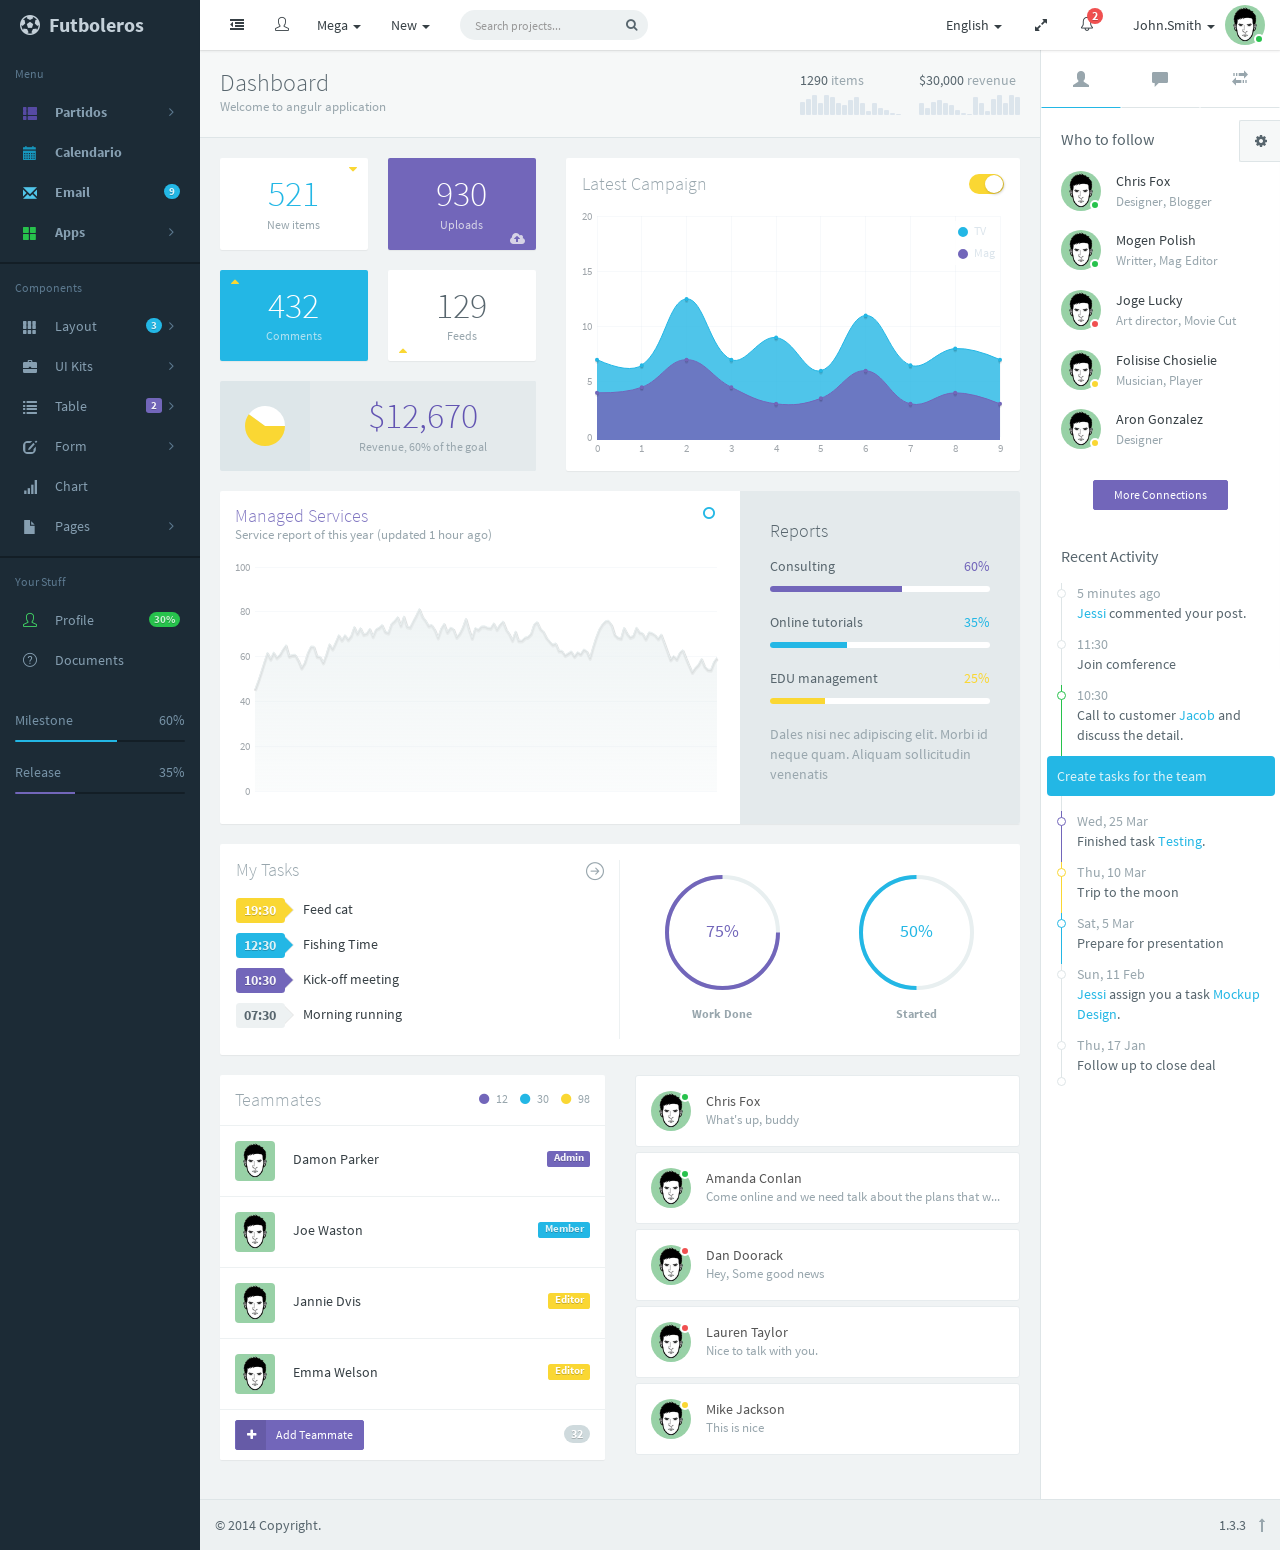
==== index.html @ 75722dfc "cors,service" ====
<!DOCTYPE html>
<html lang="en" data-ng-app="app">
<head>
  <meta charset="utf-8" />
  <title> Futboleros </title>
  <meta name="description" content="app, web app, responsive, responsive layout, admin, admin panel, admin dashboard, flat, flat ui, ui kit, AngularJS, ui route, charts, widgets, components" />
  <meta name="viewport" content="width=device-width, initial-scale=1, maximum-scale=1" />
  <link rel="stylesheet" href="css/bootstrap.css" type="text/css" />
  <link rel="stylesheet" href="css/animate.css" type="text/css" />
  <link rel="stylesheet" href="css/font-awesome.min.css" type="text/css" />
  <link rel="stylesheet" href="css/simple-line-icons.css" type="text/css" />
  <link rel="stylesheet" href="css/font.css" type="text/css" />
  <link rel="stylesheet" href="css/app.css" type="text/css" />
</head>
<body ng-controller="AppCtrl">
  <div class="app" id="app" ng-class="{'app-header-fixed':app.settings.headerFixed, 'app-aside-fixed':app.settings.asideFixed, 'app-aside-folded':app.settings.asideFolded, 'app-aside-dock':app.settings.asideDock, 'container':app.settings.container}" ui-view></div>


  <!-- jQuery -->
  <script src="vendor/jquery/jquery.min.js"></script>

  <!-- Angular -->
  <script src="vendor/angular/angular.js"></script>
  
  <script src="vendor/angular/angular-animate/angular-animate.js"></script>
  <script src="vendor/angular/angular-cookies/angular-cookies.js"></script>
  <script src="vendor/angular/angular-resource/angular-resource.js"></script>
  <script src="vendor/angular/angular-sanitize/angular-sanitize.js"></script>
  <script src="vendor/angular/angular-touch/angular-touch.js"></script>
<!-- Vendor -->
  <script src="vendor/angular/angular-ui-router/angular-ui-router.js"></script> 
  <script src="vendor/angular/ngstorage/ngStorage.js"></script>

  <!-- bootstrap -->
  <script src="vendor/angular/angular-bootstrap/ui-bootstrap-tpls.js"></script>
  <!-- lazyload -->
  <script src="vendor/angular/oclazyload/ocLazyLoad.js"></script>
  <!-- translate -->
  <script src="vendor/angular/angular-translate/angular-translate.js"></script>
  <script src="vendor/angular/angular-translate/loader-static-files.js"></script>
  <script src="vendor/angular/angular-translate/storage-cookie.js"></script>
  <script src="vendor/angular/angular-translate/storage-local.js"></script>

  <!-- App -->
  <script src="js/app.js"></script>
  <script src="js/config.js"></script>
  <script src="js/config.lazyload.js"></script>
  <script src="js/config.router.js"></script>
  <script src="js/main.js"></script>
  <script src="js/services/ui-load.js"></script>
  <script src="js/services/comentarioService.js"></script>
  <script src="js/filters/fromNow.js"></script>
  <script src="js/directives/setnganimate.js"></script>
  <script src="js/directives/ui-butterbar.js"></script>
  <script src="js/directives/ui-focus.js"></script>
  <script src="js/directives/ui-fullscreen.js"></script>
  <script src="js/directives/ui-jq.js"></script>
  <script src="js/directives/ui-module.js"></script>
  <script src="js/directives/ui-nav.js"></script>
  <script src="js/directives/ui-scroll.js"></script>
  <script src="js/directives/ui-shift.js"></script>
  <script src="js/directives/ui-toggleclass.js"></script>
  <script src="js/directives/ui-validate.js"></script>
  <script src="js/controllers/bootstrap.js"></script>
   <script src="js/controllers/partidos.js"></script>
  <!-- Lazy loading -->
</body>
</html>
---- css/simple-line-icons.css ----
@font-face {
	font-family: 'Simple-Line-Icons';
	src:url('../fonts/Simple-Line-Icons.eot');
	src:url('../fonts/Simple-Line-Icons.eot?#iefix') format('embedded-opentype'),
		url('../fonts/Simple-Line-Icons.woff') format('woff'),
		url('../fonts/Simple-Line-Icons.ttf') format('truetype'),
		url('../fonts/Simple-Line-Icons.svg#Simple-Line-Icons') format('svg');
	font-weight: normal;
	font-style: normal;
}

/* Use the following CSS code if you want to use data attributes for inserting your icons */
[data-icon]:before {
	font-family: 'Simple-Line-Icons';
	content: attr(data-icon);
	speak: none;
	font-weight: normal;
	font-variant: normal;
	text-transform: none;
	line-height: 1;
	-webkit-font-smoothing: antialiased;
	-moz-osx-font-smoothing: grayscale;
}

/* Use the following CSS code if you want to have a class per icon */
/*
Instead of a list of all class selectors,
you can use the generic selector below, but it's slower:
[class*="icon-"] {
*/
.icon-user-female, .icon-user-follow, .icon-user-following, .icon-user-unfollow, .icon-trophy, .icon-screen-smartphone, .icon-screen-desktop, .icon-plane, .icon-notebook, .icon-moustache, .icon-mouse, .icon-magnet, .icon-energy, .icon-emoticon-smile, .icon-disc, .icon-cursor-move, .icon-crop, .icon-credit-card, .icon-chemistry, .icon-user, .icon-speedometer, .icon-social-youtube, .icon-social-twitter, .icon-social-tumblr, .icon-social-facebook, .icon-social-dropbox, .icon-social-dribbble, .icon-shield, .icon-screen-tablet, .icon-magic-wand, .icon-hourglass, .icon-graduation, .icon-ghost, .icon-game-controller, .icon-fire, .icon-eyeglasses, .icon-envelope-open, .icon-envelope-letter, .icon-bell, .icon-badge, .icon-anchor, .icon-wallet, .icon-vector, .icon-speech, .icon-puzzle, .icon-printer, .icon-present, .icon-playlist, .icon-pin, .icon-picture, .icon-map, .icon-layers, .icon-handbag, .icon-globe-alt, .icon-globe, .icon-frame, .icon-folder-alt, .icon-film, .icon-feed, .icon-earphones-alt, .icon-earphones, .icon-drop, .icon-drawer, .icon-docs, .icon-directions, .icon-direction, .icon-diamond, .icon-cup, .icon-compass, .icon-call-out, .icon-call-in, .icon-call-end, .icon-calculator, .icon-bubbles, .icon-briefcase, .icon-book-open, .icon-basket-loaded, .icon-basket, .icon-bag, .icon-action-undo, .icon-action-redo, .icon-wrench, .icon-umbrella, .icon-trash, .icon-tag, .icon-support, .icon-size-fullscreen, .icon-size-actual, .icon-shuffle, .icon-share-alt, .icon-share, .icon-rocket, .icon-question, .icon-pie-chart, .icon-pencil, .icon-note, .icon-music-tone-alt, .icon-music-tone, .icon-microphone, .icon-loop, .icon-logout, .icon-login, .icon-list, .icon-like, .icon-home, .icon-grid, .icon-graph, .icon-equalizer, .icon-dislike, .icon-cursor, .icon-control-start, .icon-control-rewind, .icon-control-play, .icon-control-pause, .icon-control-forward, .icon-control-end, .icon-calendar, .icon-bulb, .icon-bar-chart, .icon-arrow-up, .icon-arrow-right, .icon-arrow-left, .icon-arrow-down, .icon-ban, .icon-bubble, .icon-camcorder, .icon-camera, .icon-check, .icon-clock, .icon-close, .icon-cloud-download, .icon-cloud-upload, .icon-doc, .icon-envelope, .icon-eye, .icon-flag, .icon-folder, .icon-heart, .icon-info, .icon-key, .icon-link, .icon-lock, .icon-lock-open, .icon-magnifier, .icon-magnifier-add, .icon-magnifier-remove, .icon-paper-clip, .icon-paper-plane, .icon-plus, .icon-pointer, .icon-power, .icon-refresh, .icon-reload, .icon-settings, .icon-star, .icon-symbol-female, .icon-symbol-male, .icon-target, .icon-volume-1, .icon-volume-2, .icon-volume-off, .icon-users {
	font-family: 'Simple-Line-Icons';
	speak: none;
	font-style: normal;
	font-weight: normal;
	font-variant: normal;
	text-transform: none;
	line-height: 1;
	-webkit-font-smoothing: antialiased;
}
.icon-user-female:before {
	content: "\e000";
}
.icon-user-follow:before {
	content: "\e002";
}
.icon-user-following:before {
	content: "\e003";
}
.icon-user-unfollow:before {
	content: "\e004";
}
.icon-trophy:before {
	content: "\e006";
}
.icon-screen-smartphone:before {
	content: "\e010";
}
.icon-screen-desktop:before {
	content: "\e011";
}
.icon-plane:before {
	content: "\e012";
}
.icon-notebook:before {
	content: "\e013";
}
.icon-moustache:before {
	content: "\e014";
}
.icon-mouse:before {
	content: "\e015";
}
.icon-magnet:before {
	content: "\e016";
}
.icon-energy:before {
	content: "\e020";
}
.icon-emoticon-smile:before {
	content: "\e021";
}
.icon-disc:before {
	content: "\e022";
}
.icon-cursor-move:before {
	content: "\e023";
}
.icon-crop:before {
	content: "\e024";
}
.icon-credit-card:before {
	content: "\e025";
}
.icon-chemistry:before {
	content: "\e026";
}
.icon-user:before {
	content: "\e005";
}
.icon-speedometer:before {
	content: "\e007";
}
.icon-social-youtube:before {
	content: "\e008";
}
.icon-social-twitter:before {
	content: "\e009";
}
.icon-social-tumblr:before {
	content: "\e00a";
}
.icon-social-facebook:before {
	content: "\e00b";
}
.icon-social-dropbox:before {
	content: "\e00c";
}
.icon-social-dribbble:before {
	content: "\e00d";
}
.icon-shield:before {
	content: "\e00e";
}
.icon-screen-tablet:before {
	content: "\e00f";
}
.icon-magic-wand:before {
	content: "\e017";
}
.icon-hourglass:before {
	content: "\e018";
}
.icon-graduation:before {
	content: "\e019";
}
.icon-ghost:before {
	content: "\e01a";
}
.icon-game-controller:before {
	content: "\e01b";
}
.icon-fire:before {
	content: "\e01c";
}
.icon-eyeglasses:before {
	content: "\e01d";
}
.icon-envelope-open:before {
	content: "\e01e";
}
.icon-envelope-letter:before {
	content: "\e01f";
}
.icon-bell:before {
	content: "\e027";
}
.icon-badge:before {
	content: "\e028";
}
.icon-anchor:before {
	content: "\e029";
}
.icon-wallet:before {
	content: "\e02a";
}
.icon-vector:before {
	content: "\e02b";
}
.icon-speech:before {
	content: "\e02c";
}
.icon-puzzle:before {
	content: "\e02d";
}
.icon-printer:before {
	content: "\e02e";
}
.icon-present:before {
	content: "\e02f";
}
.icon-playlist:before {
	content: "\e030";
}
.icon-pin:before {
	content: "\e031";
}
.icon-picture:before {
	content: "\e032";
}
.icon-map:before {
	content: "\e033";
}
.icon-layers:before {
	content: "\e034";
}
.icon-handbag:before {
	content: "\e035";
}
.icon-globe-alt:before {
	content: "\e036";
}
.icon-globe:before {
	content: "\e037";
}
.icon-frame:before {
	content: "\e038";
}
.icon-folder-alt:before {
	content: "\e039";
}
.icon-film:before {
	content: "\e03a";
}
.icon-feed:before {
	content: "\e03b";
}
.icon-earphones-alt:before {
	content: "\e03c";
}
.icon-earphones:before {
	content: "\e03d";
}
.icon-drop:before {
	content: "\e03e";
}
.icon-drawer:before {
	content: "\e03f";
}
.icon-docs:before {
	content: "\e040";
}
.icon-directions:before {
	content: "\e041";
}
.icon-direction:before {
	content: "\e042";
}
.icon-diamond:before {
	content: "\e043";
}
.icon-cup:before {
	content: "\e044";
}
.icon-compass:before {
	content: "\e045";
}
.icon-call-out:before {
	content: "\e046";
}
.icon-call-in:before {
	content: "\e047";
}
.icon-call-end:before {
	content: "\e048";
}
.icon-calculator:before {
	content: "\e049";
}
.icon-bubbles:before {
	content: "\e04a";
}
.icon-briefcase:before {
	content: "\e04b";
}
.icon-book-open:before {
	content: "\e04c";
}
.icon-basket-loaded:before {
	content: "\e04d";
}
.icon-basket:before {
	content: "\e04e";
}
.icon-bag:before {
	content: "\e04f";
}
.icon-action-undo:before {
	content: "\e050";
}
.icon-action-redo:before {
	content: "\e051";
}
.icon-wrench:before {
	content: "\e052";
}
.icon-umbrella:before {
	content: "\e053";
}
.icon-trash:before {
	content: "\e054";
}
.icon-tag:before {
	content: "\e055";
}
.icon-support:before {
	content: "\e056";
}
.icon-size-fullscreen:before {
	content: "\e057";
}
.icon-size-actual:before {
	content: "\e058";
}
.icon-shuffle:before {
	content: "\e059";
}
.icon-share-alt:before {
	content: "\e05a";
}
.icon-share:before {
	content: "\e05b";
}
.icon-rocket:before {
	content: "\e05c";
}
.icon-question:before {
	content: "\e05d";
}
.icon-pie-chart:before {
	content: "\e05e";
}
.icon-pencil:before {
	content: "\e05f";
}
.icon-note:before {
	content: "\e060";
}
.icon-music-tone-alt:before {
	content: "\e061";
}
.icon-music-tone:before {
	content: "\e062";
}
.icon-microphone:before {
	content: "\e063";
}
.icon-loop:before {
	content: "\e064";
}
.icon-logout:before {
	content: "\e065";
}
.icon-login:before {
	content: "\e066";
}
.icon-list:before {
	content: "\e067";
}
.icon-like:before {
	content: "\e068";
}
.icon-home:before {
	content: "\e069";
}
.icon-grid:before {
	content: "\e06a";
}
.icon-graph:before {
	content: "\e06b";
}
.icon-equalizer:before {
	content: "\e06c";
}
.icon-dislike:before {
	content: "\e06d";
}
.icon-cursor:before {
	content: "\e06e";
}
.icon-control-start:before {
	content: "\e06f";
}
.icon-control-rewind:before {
	content: "\e070";
}
.icon-control-play:before {
	content: "\e071";
}
.icon-control-pause:before {
	content: "\e072";
}
.icon-control-forward:before {
	content: "\e073";
}
.icon-control-end:before {
	content: "\e074";
}
.icon-calendar:before {
	content: "\e075";
}
.icon-bulb:before {
	content: "\e076";
}
.icon-bar-chart:before {
	content: "\e077";
}
.icon-arrow-up:before {
	content: "\e078";
}
.icon-arrow-right:before {
	content: "\e079";
}
.icon-arrow-left:before {
	content: "\e07a";
}
.icon-arrow-down:before {
	content: "\e07b";
}
.icon-ban:before {
	content: "\e07c";
}
.icon-bubble:before {
	content: "\e07d";
}
.icon-camcorder:before {
	content: "\e07e";
}
.icon-camera:before {
	content: "\e07f";
}
.icon-check:before {
	content: "\e080";
}
.icon-clock:before {
	content: "\e081";
}
.icon-close:before {
	content: "\e082";
}
.icon-cloud-download:before {
	content: "\e083";
}
.icon-cloud-upload:before {
	content: "\e084";
}
.icon-doc:before {
	content: "\e085";
}
.icon-envelope:before {
	content: "\e086";
}
.icon-eye:before {
	content: "\e087";
}
.icon-flag:before {
	content: "\e088";
}
.icon-folder:before {
	content: "\e089";
}
.icon-heart:before {
	content: "\e08a";
}
.icon-info:before {
	content: "\e08b";
}
.icon-key:before {
	content: "\e08c";
}
.icon-link:before {
	content: "\e08d";
}
.icon-lock:before {
	content: "\e08e";
}
.icon-lock-open:before {
	content: "\e08f";
}
.icon-magnifier:before {
	content: "\e090";
}
.icon-magnifier-add:before {
	content: "\e091";
}
.icon-magnifier-remove:before {
	content: "\e092";
}
.icon-paper-clip:before {
	content: "\e093";
}
.icon-paper-plane:before {
	content: "\e094";
}
.icon-plus:before {
	content: "\e095";
}
.icon-pointer:before {
	content: "\e096";
}
.icon-power:before {
	content: "\e097";
}
.icon-refresh:before {
	content: "\e098";
}
.icon-reload:before {
	content: "\e099";
}
.icon-settings:before {
	content: "\e09a";
}
.icon-star:before {
	content: "\e09b";
}
.icon-symbol-female:before {
	content: "\e09c";
}
.icon-symbol-male:before {
	content: "\e09d";
}
.icon-target:before {
	content: "\e09e";
}
.icon-volume-1:before {
	content: "\e09f";
}
.icon-volume-2:before {
	content: "\e0a0";
}
.icon-volume-off:before {
	content: "\e0a1";
}
.icon-users:before {
	content: "\e001";
}
---- css/font.css ----
@font-face {
  font-family: 'Source Sans Pro';
  font-style: normal;
  font-weight: 300;
  src: local('Source Sans Pro Light'), local('SourceSansPro-Light'), url('../fonts/sourcesanspro/sourcesanspro-light.woff') format('woff');
}
@font-face {
  font-family: 'Source Sans Pro';
  font-style: normal;
  font-weight: 400;
  src: local('Source Sans Pro'), local('SourceSansPro-Regular'), url('../fonts/sourcesanspro/sourcesanspro.woff') format('woff');
}
@font-face {
  font-family: 'Source Sans Pro';
  font-style: normal;
  font-weight: 700;
  src: local('Source Sans Pro Bold'), local('SourceSansPro-Bold'), url('../fonts/sourcesanspro/sourcesanspro-bold.woff') format('woff');
}
---- css/app.css ----
/* 

*/

html {
  background-color: #f0f3f4;
}

body {
  font-family: "Source Sans Pro", "Helvetica Neue", Helvetica, Arial, sans-serif;
  font-size: 14px;
  -webkit-font-smoothing: antialiased;
  line-height: 1.42857143;
  color: #58666e;
  background-color: transparent;
}

*:focus {
  outline: 0 !important;
}

.h1,
.h2,
.h3,
.h4,
.h5,
.h6 {
  margin: 0;
}

a {
  color: #363f44;
  text-decoration: none;
  cursor: pointer;
}

a:hover,
a:focus {
  color: #141719;
  text-decoration: none;
}

label {
  font-weight: normal;
}

small,
.small {
  font-size: 13px;
}

.badge,
.label {
  font-weight: bold;
  text-shadow: 0 1px 0 rgba(0, 0, 0, 0.2);
}

.badge.bg-light,
.label.bg-light {
  text-shadow: none;
}

.badge {
  background-color: #cfdadd;
}

.badge.up {
  position: relative;
  top: -10px;
  padding: 3px 6px;
  margin-left: -10px;
}

.badge-sm {
  padding: 2px 5px !important;
  font-size: 85%;
}

.label-sm {
  padding-top: 0;
  padding-bottom: 1px;
}

.badge-white {
  padding: 2px 6px;
  background-color: transparent;
  border: 1px solid rgba(255, 255, 255, 0.35);
}

.badge-empty {
  color: inherit;
  background-color: transparent;
  border: 1px solid rgba(0, 0, 0, 0.15);
}

blockquote {
  border-color: #dee5e7;
}

.caret-white {
  border-top-color: #fff;
  border-top-color: rgba(255, 255, 255, 0.65);
}

a:hover .caret-white {
  border-top-color: #fff;
}

.thumbnail {
  border-color: #dee5e7;
}

.progress {
  background-color: #edf1f2;
}

.progress-xxs {
  height: 2px;
}

.progress-xs {
  height: 6px;
}

.progress-sm {
  height: 12px;
}

.progress-sm .progress-bar {
  font-size: 10px;
  line-height: 1em;
}

.progress,
.progress-bar {
  -webkit-box-shadow: none;
          box-shadow: none;
}

.progress-bar-primary {
  background-color: #7266ba;
}

.progress-bar-info {
  background-color: #23b7e5;
}

.progress-bar-success {
  background-color: #27c24c;
}

.progress-bar-warning {
  background-color: #fad733;
}

.progress-bar-danger {
  background-color: #f05050;
}

.progress-bar-black {
  background-color: #1c2b36;
}

.progress-bar-white {
  background-color: #fff;
}

.accordion-group,
.accordion-inner {
  border-color: #dee5e7;
  border-radius: 2px;
}

.alert {
  font-size: 13px;
  box-shadow: inset 0 1px 0 rgba(255, 255, 255, 0.2);
}

.alert .close i {
  display: block;
  font-size: 12px;
  font-weight: normal;
}

.form-control {
  border-color: #cfdadd;
  border-radius: 2px;
}

.form-control,
.form-control:focus {
  -webkit-box-shadow: none;
          box-shadow: none;
}

.form-control:focus {
  border-color: #23b7e5;
}

.form-horizontal .control-label.text-left {
  text-align: left;
}

.form-control-spin {
  position: absolute;
  top: 50%;
  right: 10px;
  z-index: 2;
  margin-top: -7px;
}

.input-lg {
  height: 45px;
}

.input-group-addon {
  background-color: #edf1f2;
  border-color: #cfdadd;
}

.list-group {
  border-radius: 2px;
}

.list-group.no-radius .list-group-item {
  border-radius: 0 !important;
}

.list-group.no-borders .list-group-item {
  border: none;
}

.list-group.no-border .list-group-item {
  border-width: 1px 0;
}

.list-group.no-bg .list-group-item {
  background-color: transparent;
}

.list-group-item {
  padding-right: 15px;
  border-color: #e7ecee;
}

a.list-group-item:hover,
a.list-group-item:focus,
a.list-group-item.hover {
  background-color: #f6f8f8;
}

.list-group-item.media {
  margin-top: 0;
}

.list-group-item.active {
  color: #fff;
  background-color: #23b7e5 !important;
  border-color: #23b7e5 !important;
}

.list-group-item.active .text-muted {
  color: #ace4f5 !important;
}

.list-group-item.active a {
  color: #fff;
}

.list-group-item.focus {
  background-color: #e4eaec !important;
}

.list-group-item.select {
  position: relative;
  z-index: 1;
  background-color: #dbeef9 !important;
  border-color: #c5e4f5;
}

.list-group-alt .list-group-item:nth-child(2n+2) {
  background-color: rgba(0, 0, 0, 0.02) !important;
}

.list-group-lg .list-group-item {
  padding-top: 15px;
  padding-bottom: 15px;
}

.list-group-sm .list-group-item {
  padding: 6px 10px;
}

.list-group-sp .list-group-item {
  margin-bottom: 5px;
  border-radius: 3px;
}

.list-group-item > .badge {
  margin-right: 0;
}

.list-group-item > .fa-chevron-right {
  float: right;
  margin-top: 4px;
  margin-right: -5px;
}

.list-group-item > .fa-chevron-right + .badge {
  margin-right: 5px;
}

.nav-pills.no-radius > li > a {
  border-radius: 0;
}

.nav-pills > li.active > a {
  color: #fff !important;
  background-color: #23b7e5;
}

.nav-pills > li.active > a:hover,
.nav-pills > li.active > a:active {
  background-color: #19a9d5;
}

.nav > li > a:hover,
.nav > li > a:focus {
  background-color: #f6f8f8;
}

.nav.nav-lg > li > a {
  padding: 20px 20px;
}

.nav.nav-md > li > a {
  padding: 15px 15px;
}

.nav.nav-sm > li > a {
  padding: 6px 12px;
}

.nav.nav-xs > li > a {
  padding: 4px 10px;
}

.nav.nav-xxs > li > a {
  padding: 1px 10px;
}

.nav.nav-rounded > li > a {
  border-radius: 20px;
}

.nav .open > a,
.nav .open > a:hover,
.nav .open > a:focus {
  background-color: #f6f8f8;
}

.nav-tabs {
  border-color: #dee5e7;
}

.nav-tabs > li > a {
  border-bottom-color: #dee5e7;
  border-radius: 2px 2px 0 0;
}

.nav-tabs > li:hover > a,
.nav-tabs > li.active > a,
.nav-tabs > li.active > a:hover {
  border-color: #dee5e7;
}

.nav-tabs > li.active > a {
  border-bottom-color: #fff !important;
}

.nav-tabs-alt .nav-tabs.nav-justified > li {
  display: table-cell;
  width: 1%;
}

.nav-tabs-alt .nav-tabs > li > a {
  background: transparent !important;
  border-color: transparent !important;
  border-bottom-color: #dee5e7 !important;
  border-radius: 0;
}

.nav-tabs-alt .nav-tabs > li.active > a {
  border-bottom-color: #23b7e5 !important;
}

.tab-container {
  margin-bottom: 15px;
}

.tab-container .tab-content {
  padding: 15px;
  background-color: #fff;
  border: 1px solid #dee5e7;
  border-top-width: 0;
  border-radius: 0 0 2px 2px;
}

.pagination > li > a {
  border-color: #dee5e7;
}

.pagination > li > a:hover,
.pagination > li > a:focus {
  background-color: #edf1f2;
  border-color: #dee5e7;
}

.panel {
  border-radius: 2px;
}

.panel .accordion-toggle {
  display: block;
  font-size: 14px;
  cursor: pointer;
}

.panel .list-group-item {
  border-color: #edf1f2;
}

.panel.no-borders {
  border-width: 0;
}

.panel.no-borders .panel-heading,
.panel.no-borders .panel-footer {
  border-width: 0;
}

.panel-heading {
  border-radius: 2px 2px 0 0;
}

.panel-default .panel-heading {
  background-color: #f6f8f8;
}

.panel-heading.no-border {
  margin: -1px -1px 0 -1px;
  border: none;
}

.panel-heading .nav {
  margin: -10px -15px;
}

.panel-heading .list-group {
  background: transparent;
}

.panel-footer {
  background-color: #ffffff;
  border-color: #edf1f2;
  border-radius: 0 0 2px 2px;
}

.panel-default {
  border-color: #dee5e7;
}

.panel-default > .panel-heading,
.panel-default > .panel-footer {
  border-color: #edf1f2;
}

.panel-group .panel-heading + .panel-collapse .panel-body {
  border-top: 1px solid #eaedef;
}

.table > tbody > tr > td,
.table > tfoot > tr > td {
  padding: 8px 15px;
  border-top: 1px solid #eaeff0;
}

.table > thead > tr > th {
  padding: 8px 15px;
  border-bottom: 1px solid #eaeff0;
}

.table-bordered {
  border-color: #eaeff0;
}

.table-bordered > tbody > tr > td {
  border-color: #eaeff0;
}

.table-bordered > thead > tr > th {
  border-color: #eaeff0;
}

.table-striped > tbody > tr:nth-child(odd) > td,
.table-striped > tbody > tr:nth-child(odd) > th {
  background-color: #fafbfc;
}

.table-striped > thead > th {
  background-color: #fafbfc;
  border-right: 1px solid #eaeff0;
}

.table-striped > thead > th:last-child {
  border-right: none;
}

.well,
pre {
  background-color: #edf1f2;
  border-color: #dee5e7;
}

.dropdown-menu {
  border: 1px solid #dee5e7;
  border: 1px solid rgba(0, 0, 0, 0.1);
  border-radius: 2px;
  -webkit-box-shadow: 0 2px 6px rgba(0, 0, 0, 0.1);
          box-shadow: 0 2px 6px rgba(0, 0, 0, 0.1);
}

.dropdown-menu.pull-left {
  left: 100%;
}

.dropdown-menu > .panel {
  margin: -5px 0;
  border: none;
}

.dropdown-menu > li > a {
  padding: 5px 15px;
}

.dropdown-menu > li > a:hover,
.dropdown-menu > li > a:focus,
.dropdown-menu > .active > a,
.dropdown-menu > .active > a:hover,
.dropdown-menu > .active > a:focus {
  color: #141719;
  background-color: #edf1f2 !important;
  background-image: none;
  filter: none;
}

.dropdown-header {
  padding: 5px 15px;
}

.dropdown-submenu {
  position: relative;
}

.dropdown-submenu:hover > a,
.dropdown-submenu:focus > a {
  color: #58666e;
  background-color: #edf1f2 !important;
}

.dropdown-submenu:hover > .dropdown-menu,
.dropdown-submenu:focus > .dropdown-menu {
  display: block;
}

.dropdown-submenu.pull-left {
  float: none !important;
}

.dropdown-submenu.pull-left > .dropdown-menu {
  left: -100%;
  margin-left: 10px;
}

.dropdown-submenu .dropdown-menu {
  top: 0;
  left: 100%;
  margin-top: -6px;
  margin-left: -1px;
}

.dropup .dropdown-submenu > .dropdown-menu {
  top: auto;
  bottom: 0;
}

.btn-group > .btn {
  margin-left: -1px;
}

/*cols*/

.col-lg-2-4 {
  position: relative;
  min-height: 1px;
  padding-right: 15px;
  padding-left: 15px;
}

.col-0 {
  clear: left;
}

.row.no-gutter {
  margin-right: 0;
  margin-left: 0;
}

.no-gutter [class*="col"] {
  padding: 0;
}

.row-sm {
  margin-right: -10px;
  margin-left: -10px;
}

.row-sm > div {
  padding-right: 10px;
  padding-left: 10px;
}

.modal-backdrop {
  background-color: #3a3f51;
}

.modal-backdrop.in {
  opacity: 0.8;
  filter: alpha(opacity=80);
}

.modal-over {
  position: fixed;
  top: 0;
  right: 0;
  bottom: 0;
  left: 0;
}

.modal-center {
  position: absolute;
  top: 50%;
  left: 50%;
}

/*layout*/

html,
body {
  width: 100%;
  height: 100%;
}

body {
  overflow-x: hidden;
}

.app {
  position: relative;
  width: 100%;
  height: auto;
  min-height: 100%;
}

.app:before {
  position: absolute;
  top: 0;
  bottom: 0;
  z-index: -1;
  display: block;
  width: inherit;
  background-color: #f0f3f4;
  border: inherit;
  content: "";
}

.app-header-fixed {
  padding-top: 50px;
}

.app-header-fixed .app-header {
  position: fixed;
  top: 0;
  width: 100%;
}

.app-header {
  z-index: 1025;
  border-radius: 0;
}

.app-aside {
  float: left;
}

.app-aside:before {
  position: absolute;
  top: 0;
  bottom: 0;
  z-index: -1;
  width: inherit;
  background-color: inherit;
  border: inherit;
  content: "";
}

.app-aside-footer {
  position: absolute;
  bottom: 0;
  z-index: 1000;
  width: 100%;
  max-width: 200px;
}

.app-aside-folded .app-aside-footer {
  max-width: 60px;
}

.app-aside-footer ~ div {
  padding-bottom: 50px;
}

.app-aside-right {
  padding-bottom: 50px;
}

.app-content {
  height: 100%;
}

.app-content:before,
.app-content:after {
  display: table;
  content: " ";
}

.app-content:after {
  clear: both;
}

.app-content-full {
  position: absolute;
  top: 50px;
  bottom: 50px;
  width: auto !important;
  height: auto;
  padding: 0 !important;
  overflow-y: auto;
  -webkit-overflow-scrolling: touch;
}

.app-content-full.h-full {
  bottom: 0;
  height: auto;
}

.app-content-body {
  float: left;
  width: 100%;
  padding-bottom: 50px;
}

.app-footer {
  position: absolute;
  right: 0;
  bottom: 0;
  left: 0;
  z-index: 1005;
}

.app-footer.app-footer-fixed {
  position: fixed;
}

.hbox {
  display: table;
  width: 100%;
  height: 100%;
  border-spacing: 0;
  table-layout: fixed;
}

.hbox .col {
  display: table-cell;
  float: none;
  height: 100%;
  vertical-align: top;
}

.v-middle {
  vertical-align: middle !important;
}

.v-top {
  vertical-align: top !important;
}

.v-bottom {
  vertical-align: bottom !important;
}

.vbox {
  position: relative;
  display: table;
  width: 100%;
  height: 100%;
  min-height: 240px;
  border-spacing: 0;
}

.vbox .row-row {
  display: table-row;
  height: 100%;
}

.vbox .row-row .cell {
  position: relative;
  width: 100%;
  height: 100%;
  overflow: auto;
  -webkit-overflow-scrolling: touch;
}

.ie .vbox .row-row .cell {
  display: table-cell;
}

.vbox .row-row .cell .cell-inner {
  position: absolute;
  top: 0;
  right: 0;
  bottom: 0;
  left: 0;
}

.navbar {
  margin: 0;
  border-width: 0;
  border-radius: 0;
}

.navbar .navbar-form-sm {
  margin-top: 10px;
  margin-bottom: 10px;
}

.navbar-md {
  min-height: 60px;
}

.navbar-md .navbar-btn {
  margin-top: 13px;
}

.navbar-md .navbar-form {
  margin-top: 15px;
}

.navbar-md .navbar-nav > li > a {
  padding-top: 20px;
  padding-bottom: 20px;
}

.navbar-md .navbar-brand {
  line-height: 60px;
}

.navbar-header > button {
  padding: 10px 17px;
  font-size: 16px;
  line-height: 30px;
  text-decoration: none;
  background-color: transparent;
  border: none;
}

.navbar-brand {
  display: inline-block;
  float: none;
  height: auto;
  padding: 0 20px;
  font-size: 20px;
  font-weight: 700;
  line-height: 50px;
  text-align: center;
}

.navbar-brand:hover {
  text-decoration: none;
}

.navbar-brand img {
  max-height: 20px;
  margin-top: -4px;
  vertical-align: middle;
}

@media (min-width: 768px) {
  .app-aside,
  .navbar-header {
    width: 200px;
  }
  .navbar-collapse,
  .app-content,
  .app-footer {
    margin-left: 200px;
  }
  .app-aside-right {
    position: absolute;
    top: 50px;
    right: 0;
    bottom: 0;
    z-index: 1000;
  }
  .app-aside-right.pos-fix {
    z-index: 1010;
  }
  .visible-folded {
    display: none;
  }
  .app-aside-folded .hidden-folded {
    display: none !important;
  }
  .app-aside-folded .visible-folded {
    display: inherit;
  }
  .app-aside-folded .text-center-folded {
    text-align: center;
  }
  .app-aside-folded .pull-none-folded {
    float: none !important;
  }
  .app-aside-folded .w-auto-folded {
    width: auto;
  }
  .app-aside-folded .app-aside,
  .app-aside-folded .navbar-header {
    width: 60px;
  }
  .app-aside-folded .navbar-collapse,
  .app-aside-folded .app-content,
  .app-aside-folded .app-footer {
    margin-left: 60px;
  }
  .app-aside-folded .app-header .navbar-brand {
    display: block;
    padding: 0;
  }
  .app-aside-fixed .app-header .navbar-header {
    position: fixed;
  }
  .app-aside-fixed .aside-wrap {
    position: fixed;
    top: 50px;
    bottom: 0;
    left: 0;
    z-index: 1000;
    width: 200px;
    overflow: hidden;
  }
  .app-aside-fixed .aside-wrap .navi-wrap {
    position: relative;
    width: 217px;
    height: 100%;
    overflow-x: hidden;
    overflow-y: scroll;
    -webkit-overflow-scrolling: touch;
  }
  .app-aside-fixed .aside-wrap .navi-wrap::-webkit-scrollbar {
    -webkit-appearance: none;
  }
  .app-aside-fixed .aside-wrap .navi-wrap::-webkit-scrollbar:vertical {
    width: 17px;
  }
  .smart .app-aside-fixed .aside-wrap .navi-wrap {
    width: 200px;
  }
  .app-aside-fixed.app-aside-folded .app-aside {
    position: fixed;
    top: 0;
    bottom: 0;
    z-index: 1010;
  }
  .app-aside-fixed.app-aside-folded .aside-wrap {
    width: 60px;
  }
  .app-aside-fixed.app-aside-folded .aside-wrap .navi-wrap {
    width: 77px;
  }
  .smart .app-aside-fixed.app-aside-folded .aside-wrap .navi-wrap {
    width: 60px;
  }
  .bg-auto:before {
    position: absolute;
    top: 0;
    bottom: 0;
    z-index: -1;
    width: inherit;
    background-color: inherit;
    border: inherit;
    content: "";
  }
  .bg-auto.b-l:before {
    margin-left: -1px;
  }
  .bg-auto.b-r:before {
    margin-right: -1px;
  }
  .col.show {
    display: table-cell !important;
  }
}

@media (min-width: 768px) and (max-width: 991px) {
  .hbox-auto-sm {
    display: block;
  }
  .hbox-auto-sm > .col {
    display: block;
    width: auto;
    height: auto;
  }
  .hbox-auto-sm > .col.show {
    display: block !important;
  }
}

@media (max-width: 767px) {
  .app-aside {
    float: none;
  }
  .app-content-full {
    width: 100% !important;
  }
  .hbox-auto-xs {
    display: block;
  }
  .hbox-auto-xs > .col {
    display: block;
    width: auto;
    height: auto;
  }
  .navbar-nav {
    margin-top: 0;
    margin-bottom: 0;
  }
  .navbar-nav > li > a {
    box-shadow: 0 -1px 0 rgba(0, 0, 0, 0.1);
  }
  .navbar-nav > li > a .up {
    top: 0;
  }
  .navbar-nav > li > a .avatar {
    width: 30px;
    margin-top: -5px;
  }
  .navbar-nav .open .dropdown-menu {
    background-color: #fff;
  }
  .navbar-form {
    margin-top: 0 !important;
    margin-bottom: 0 !important;
    box-shadow: 0 -1px 0 rgba(0, 0, 0, 0.1);
  }
  .navbar-form .form-group {
    margin-bottom: 0;
  }
}

html {
  background: url('../img/bg.jpg');
  background-attachment: fixed;
  background-size: cover;
}

.app.container {
  padding-right: 0;
  padding-left: 0;
}

@media (min-width: 768px) {
  .app.container {
    width: 750px;
    -webkit-box-shadow: 0 0 30px rgba(0, 0, 0, 0.3);
            box-shadow: 0 0 30px rgba(0, 0, 0, 0.3);
  }
  .app.container .app-aside {
    overflow-x: hidden;
  }
  .app.container.app-aside-folded .app-aside {
    overflow-x: visible;
  }
  .app.container.app-aside-fixed .aside-wrap {
    left: inherit;
  }
  .app.container.app-aside-fixed.app-aside-folded .app-aside > ul.nav {
    position: absolute;
  }
  .app.container .app-header,
  .app.container .app-aside {
    max-width: 750px;
  }
  .app.container .app-footer-fixed {
    right: auto;
    left: auto;
    width: 100%;
    max-width: 550px;
  }
  .app.container.app-aside-folded .app-footer-fixed {
    max-width: 690px;
  }
  .app.container.app-aside-dock .app-footer-fixed {
    max-width: 750px;
  }
}

@media (min-width: 992px) {
  .app.container {
    width: 970px;
  }
  .app.container .app-header,
  .app.container .app-aside {
    max-width: 970px;
  }
  .app.container .app-footer-fixed {
    max-width: 770px;
  }
  .app.container.app-aside-folded .app-footer-fixed {
    max-width: 910px;
  }
  .app.container.app-aside-dock .app-footer-fixed {
    max-width: 970px;
  }
}

@media (min-width: 1200px) {
  .app.container {
    width: 1170px;
  }
  .app.container .app-header,
  .app.container .app-aside {
    max-width: 1170px;
  }
  .app.container .app-footer-fixed {
    max-width: 970px;
  }
  .app.container.app-aside-folded .app-footer-fixed {
    max-width: 1110px;
  }
  .app.container.app-aside-dock .app-footer-fixed {
    max-width: 1170px;
  }
}

.nav-sub {
  height: 0;
  margin-left: -20px;
  overflow: hidden;
  opacity: 0;
  -webkit-transition: all 0.2s ease-in-out 0s;
          transition: all 0.2s ease-in-out 0s;
}

.active .nav-sub,
.app-aside-folded li:hover .nav-sub,
.app-aside-folded li:focus .nav-sub,
.app-aside-folded li:active .nav-sub {
  height: auto !important;
  margin-left: 0;
  overflow: auto;
  opacity: 1;
}

.nav-sub-header {
  display: none !important;
}

.nav-sub-header a {
  padding: 15px 20px;
}

.navi ul.nav li {
  position: relative;
  display: block;
}

.navi ul.nav li li a {
  padding-left: 55px;
}

.navi ul.nav li a {
  position: relative;
  display: block;
  padding: 10px 20px;
  font-weight: normal;
  text-transform: none;
  -webkit-transition: background-color 0.2s ease-in-out 0s;
          transition: background-color 0.2s ease-in-out 0s;
}

.navi ul.nav li a .badge,
.navi ul.nav li a .label {
  padding: 2px 5px;
  margin-top: 2px;
  font-size: 11px;
}

.navi ul.nav li a > i {
  position: relative;
  float: left;
  width: 40px;
  margin: -10px -10px;
  margin-right: 5px;
  overflow: hidden;
  line-height: 40px;
  text-align: center;
}

.navi ul.nav li a > i:before {
  position: relative;
  z-index: 2;
}

@media (min-width: 768px) {
  .app-aside-folded .nav-sub-header {
    display: block !important;
  }
  .app-aside-folded .nav-sub-header a {
    padding: 15px 20px !important;
  }
  .app-aside-folded .navi > ul > li > a {
    position: relative;
    height: 50px;
    padding: 0;
    text-align: center;
    border: none;
  }
  .app-aside-folded .navi > ul > li > a span {
    display: none;
  }
  .app-aside-folded .navi > ul > li > a span.pull-right {
    display: none !important;
  }
  .app-aside-folded .navi > ul > li > a i {
    display: block;
    float: none;
    width: auto;
    margin: 0;
    font-size: 16px;
    line-height: 50px;
    border: none !important;
  }
  .app-aside-folded .navi > ul > li > a i b {
    left: 0 !important;
  }
  .app-aside-folded .navi > ul > li > a .badge,
  .app-aside-folded .navi > ul > li > a .label {
    position: absolute;
    top: 8px;
    right: 12px;
    z-index: 3;
  }
  .app-aside-folded .navi > ul ul {
    position: absolute;
    top: 0 !important;
    left: 100%;
    z-index: 1050;
    width: 200px;
    height: 0 !important;
    -webkit-box-shadow: 0 2px 6px rgba(0, 0, 0, 0.1);
            box-shadow: 0 2px 6px rgba(0, 0, 0, 0.1);
  }
  .app-aside-folded .navi li li a {
    padding-left: 20px !important;
  }
  .app-aside-folded.app-aside-fixed .app-aside > ul.nav {
    position: fixed;
    left: 80px;
    z-index: 1010;
    display: block;
    width: 260px;
    height: auto;
    overflow: visible;
    overflow-y: auto;
    opacity: 1;
    -webkit-overflow-scrolling: touch;
  }
  .app-aside-folded.app-aside-fixed .app-aside > ul.nav:before {
    position: absolute;
    top: 0;
    left: -60px;
    width: 60px;
    height: 50px;
    content: "";
  }
  .app-aside-folded.app-aside-fixed .app-aside > ul.nav a {
    padding-right: 20px !important;
    padding-left: 20px !important;
  }
}

@media (max-width: 767px) {
  .app {
    overflow-x: hidden;
  }
  .app-content {
    -webkit-transition: -webkit-transform 0.2s ease;
       -moz-transition: -moz-transform 0.2s ease;
         -o-transition: -o-transform 0.2s ease;
            transition: transform 0.2s ease;
  }
  .off-screen {
    position: absolute;
    top: 50px;
    bottom: 0;
    z-index: 1010;
    display: block !important;
    width: 75%;
    overflow-x: hidden;
    overflow-y: auto;
    visibility: visible;
    -webkit-overflow-scrolling: touch;
  }
  .off-screen + * {
    position: absolute;
    top: 0;
    right: 0;
    bottom: 0;
    left: 0;
    z-index: 1015;
    width: 100%;
    padding-top: 50px;
    overflow: hidden;
    background-color: #f0f3f4;
    -webkit-transform: translate3d(75%, 0, 0px);
            transform: translate3d(75%, 0, 0px);
    -webkit-transition: -webkit-transform 0.2s ease;
       -moz-transition: -moz-transform 0.2s ease;
         -o-transition: -o-transform 0.2s ease;
            transition: transform 0.2s ease;
    -webkit-backface-visibility: hidden;
       -moz-backface-visibility: hidden;
            backface-visibility: hidden;
  }
  .off-screen + * .off-screen-toggle {
    position: absolute;
    top: 0;
    right: 0;
    bottom: 0;
    left: 0;
    z-index: 1020;
    display: block !important;
  }
  .off-screen.pull-right {
    right: 0;
  }
  .off-screen.pull-right + * {
    -webkit-transform: translate3d(-75%, 0, 0px);
            transform: translate3d(-75%, 0, 0px);
  }
}

@media (min-width: 992px) {
  .app-aside-dock .app-content,
  .app-aside-dock .app-footer {
    margin-left: 0;
  }
  .app-aside-dock .app-aside-footer ~ div {
    padding-bottom: 0;
  }
  .app-aside-dock.app-aside-fixed.app-header-fixed {
    padding-top: 115px;
  }
  .app-aside-dock.app-aside-fixed .app-aside {
    position: fixed;
    top: 50px;
    z-index: 1000;
    width: 100%;
  }
  .app-aside-dock .app-aside,
  .app-aside-dock .aside-wrap,
  .app-aside-dock .navi-wrap {
    position: relative;
    top: 0;
    float: none;
    width: 100% !important;
    overflow: visible !important;
  }
  .app-aside-dock .app-aside {
    bottom: auto !important;
  }
  .app-aside-dock .app-aside.b-r {
    border-bottom: 1px solid #dee5e7;
    border-right-width: 0;
  }
  .app-aside-dock .app-aside:before {
    display: none;
  }
  .app-aside-dock .app-aside nav > .nav {
    float: left;
  }
  .app-aside-dock .app-aside .hidden-folded,
  .app-aside-dock .app-aside .line,
  .app-aside-dock .app-aside .navi-wrap > div {
    display: none !important;
  }
  .app-aside-dock .app-aside .navi > ul > li {
    position: relative;
    display: inline-block;
    float: left;
  }
  .app-aside-dock .app-aside .navi > ul > li > a {
    height: auto;
    padding: 10px 15px 12px 15px;
    text-align: center;
  }
  .app-aside-dock .app-aside .navi > ul > li > a > .badge,
  .app-aside-dock .app-aside .navi > ul > li > a > .label {
    position: absolute;
    top: 5px;
    right: 8px;
    padding: 1px 4px;
  }
  .app-aside-dock .app-aside .navi > ul > li > a > i {
    display: block;
    float: none;
    width: 40px;
    margin-top: -10px;
    margin-right: auto;
    margin-bottom: -7px;
    margin-left: auto;
    font-size: 14px;
    line-height: 40px;
  }
  .app-aside-dock .app-aside .navi > ul > li > a > span.pull-right {
    position: absolute;
    bottom: 2px;
    left: 50%;
    display: block !important;
    margin-left: -6px;
    line-height: 1;
  }
  .app-aside-dock .app-aside .navi > ul > li > a > span.pull-right i {
    width: 12px;
    font-size: 12px;
    line-height: 12px;
  }
  .app-aside-dock .app-aside .navi > ul > li > a > span.pull-right i.text {
    line-height: 14px;
    -webkit-transform: rotate(90deg);
        -ms-transform: rotate(90deg);
            transform: rotate(90deg);
  }
  .app-aside-dock .app-aside .navi > ul > li > a > span {
    display: block;
    font-weight: normal;
  }
  .app-aside-dock .app-aside .navi > ul > li .nav-sub {
    position: absolute;
    top: auto !important;
    left: 0;
    z-index: 1050;
    display: none;
    width: 200px;
    height: auto !important;
    -webkit-box-shadow: 0 2px 6px rgba(0, 0, 0, 0.1);
            box-shadow: 0 2px 6px rgba(0, 0, 0, 0.1);
  }
  .app-aside-dock .app-aside .navi > ul > li .nav-sub-header {
    display: none !important;
  }
  .app-aside-dock .app-aside .navi li li a {
    padding-left: 15px;
  }
  .app-aside-dock .app-aside .navi li:hover .nav-sub,
  .app-aside-dock .app-aside .navi li:focus .nav-sub,
  .app-aside-dock .app-aside .navi li:active .nav-sub {
    display: block;
    height: auto !important;
    margin-left: 0;
    overflow: auto;
    opacity: 1;
  }
}

.arrow {
  z-index: 10;
  border-width: 9px;
}

.arrow,
.arrow:after {
  position: absolute;
  display: block;
  width: 0;
  height: 0;
  border-color: transparent;
  border-style: solid;
}

.arrow:after {
  border-width: 8px;
  content: "";
}

.arrow.top {
  top: -9px;
  left: 50%;
  margin-left: -9px;
  border-bottom-color: rgba(0, 0, 0, 0.1);
  border-top-width: 0;
}

.arrow.top:after {
  top: 1px;
  margin-left: -8px;
  border-bottom-color: #ffffff;
  border-top-width: 0;
}

.arrow.top.arrow-primary:after {
  border-bottom-color: #7266ba;
}

.arrow.top.arrow-info:after {
  border-bottom-color: #23b7e5;
}

.arrow.top.arrow-success:after {
  border-bottom-color: #27c24c;
}

.arrow.top.arrow-danger:after {
  border-bottom-color: #f05050;
}

.arrow.top.arrow-warning:after {
  border-bottom-color: #fad733;
}

.arrow.top.arrow-light:after {
  border-bottom-color: #edf1f2;
}

.arrow.top.arrow-dark:after {
  border-bottom-color: #3a3f51;
}

.arrow.top.arrow-black:after {
  border-bottom-color: #1c2b36;
}

.arrow.right {
  top: 50%;
  right: -9px;
  margin-top: -9px;
  border-left-color: rgba(0, 0, 0, 0.1);
  border-right-width: 0;
}

.arrow.right:after {
  right: 1px;
  bottom: -8px;
  border-left-color: #ffffff;
  border-right-width: 0;
}

.arrow.right.arrow-primary:after {
  border-left-color: #7266ba;
}

.arrow.right.arrow-info:after {
  border-left-color: #23b7e5;
}

.arrow.right.arrow-success:after {
  border-left-color: #27c24c;
}

.arrow.right.arrow-danger:after {
  border-left-color: #f05050;
}

.arrow.right.arrow-warning:after {
  border-left-color: #fad733;
}

.arrow.right.arrow-light:after {
  border-left-color: #edf1f2;
}

.arrow.right.arrow-dark:after {
  border-left-color: #3a3f51;
}

.arrow.right.arrow-black:after {
  border-left-color: #1c2b36;
}

.arrow.bottom {
  bottom: -9px;
  left: 50%;
  margin-left: -9px;
  border-top-color: rgba(0, 0, 0, 0.1);
  border-bottom-width: 0;
}

.arrow.bottom:after {
  bottom: 1px;
  margin-left: -8px;
  border-top-color: #ffffff;
  border-bottom-width: 0;
}

.arrow.bottom.arrow-primary:after {
  border-top-color: #7266ba;
}

.arrow.bottom.arrow-info:after {
  border-top-color: #23b7e5;
}

.arrow.bottom.arrow-success:after {
  border-top-color: #27c24c;
}

.arrow.bottom.arrow-danger:after {
  border-top-color: #f05050;
}

.arrow.bottom.arrow-warning:after {
  border-top-color: #fad733;
}

.arrow.bottom.arrow-light:after {
  border-top-color: #edf1f2;
}

.arrow.bottom.arrow-dark:after {
  border-top-color: #3a3f51;
}

.arrow.bottom.arrow-black:after {
  border-top-color: #1c2b36;
}

.arrow.left {
  top: 50%;
  left: -9px;
  margin-top: -9px;
  border-right-color: rgba(0, 0, 0, 0.1);
  border-left-width: 0;
}

.arrow.left:after {
  bottom: -8px;
  left: 1px;
  border-right-color: #ffffff;
  border-left-width: 0;
}

.arrow.left.arrow-primary:after {
  border-right-color: #7266ba;
}

.arrow.left.arrow-info:after {
  border-right-color: #23b7e5;
}

.arrow.left.arrow-success:after {
  border-right-color: #27c24c;
}

.arrow.left.arrow-danger:after {
  border-right-color: #f05050;
}

.arrow.left.arrow-warning:after {
  border-right-color: #fad733;
}

.arrow.left.arrow-light:after {
  border-right-color: #edf1f2;
}

.arrow.left.arrow-dark:after {
  border-right-color: #3a3f51;
}

.arrow.left.arrow-black:after {
  border-right-color: #1c2b36;
}

.arrow.pull-left {
  left: 19px;
}

.arrow.pull-right {
  right: 19px;
  left: auto;
}

.arrow.pull-up {
  top: 19px;
}

.arrow.pull-down {
  top: auto;
  bottom: 19px;
}

.btn {
  font-weight: 500;
  border-radius: 2px;
  outline: 0!important;
}

.btn-link {
  color: #58666e;
}

.btn-link.active {
  box-shadow: none;
  webkit-box-shadow: none;
}

.btn-default {
  color: #58666e !important;
  background-color: #fcfdfd;
  background-color: #fff;
  border-color: #dee5e7;
  border-bottom-color: #d8e1e3;
  -webkit-box-shadow: 0 1px 1px rgba(90, 90, 90, 0.1);
          box-shadow: 0 1px 1px rgba(90, 90, 90, 0.1);
}

.btn-default:hover,
.btn-default:focus,
.btn-default:active,
.btn-default.active,
.open .dropdown-toggle.btn-default {
  color: #58666e !important;
  background-color: #edf1f2;
  border-color: #c7d3d6;
}

.btn-default:active,
.btn-default.active,
.open .dropdown-toggle.btn-default {
  background-image: none;
}

.btn-default.disabled,
.btn-default[disabled],
fieldset[disabled] .btn-default,
.btn-default.disabled:hover,
.btn-default[disabled]:hover,
fieldset[disabled] .btn-default:hover,
.btn-default.disabled:focus,
.btn-default[disabled]:focus,
fieldset[disabled] .btn-default:focus,
.btn-default.disabled:active,
.btn-default[disabled]:active,
fieldset[disabled] .btn-default:active,
.btn-default.disabled.active,
.btn-default[disabled].active,
fieldset[disabled] .btn-default.active {
  background-color: #fcfdfd;
  border-color: #dee5e7;
}

.btn-default.btn-bg {
  border-color: rgba(0, 0, 0, 0.1);
  background-clip: padding-box;
}

.btn-primary {
  color: #ffffff !important;
  background-color: #7266ba;
  border-color: #7266ba;
}

.btn-primary:hover,
.btn-primary:focus,
.btn-primary:active,
.btn-primary.active,
.open .dropdown-toggle.btn-primary {
  color: #ffffff !important;
  background-color: #6254b2;
  border-color: #5a4daa;
}

.btn-primary:active,
.btn-primary.active,
.open .dropdown-toggle.btn-primary {
  background-image: none;
}

.btn-primary.disabled,
.btn-primary[disabled],
fieldset[disabled] .btn-primary,
.btn-primary.disabled:hover,
.btn-primary[disabled]:hover,
fieldset[disabled] .btn-primary:hover,
.btn-primary.disabled:focus,
.btn-primary[disabled]:focus,
fieldset[disabled] .btn-primary:focus,
.btn-primary.disabled:active,
.btn-primary[disabled]:active,
fieldset[disabled] .btn-primary:active,
.btn-primary.disabled.active,
.btn-primary[disabled].active,
fieldset[disabled] .btn-primary.active {
  background-color: #7266ba;
  border-color: #7266ba;
}

.btn-success {
  color: #ffffff !important;
  background-color: #27c24c;
  border-color: #27c24c;
}

.btn-success:hover,
.btn-success:focus,
.btn-success:active,
.btn-success.active,
.open .dropdown-toggle.btn-success {
  color: #ffffff !important;
  background-color: #23ad44;
  border-color: #20a03f;
}

.btn-success:active,
.btn-success.active,
.open .dropdown-toggle.btn-success {
  background-image: none;
}

.btn-success.disabled,
.btn-success[disabled],
fieldset[disabled] .btn-success,
.btn-success.disabled:hover,
.btn-success[disabled]:hover,
fieldset[disabled] .btn-success:hover,
.btn-success.disabled:focus,
.btn-success[disabled]:focus,
fieldset[disabled] .btn-success:focus,
.btn-success.disabled:active,
.btn-success[disabled]:active,
fieldset[disabled] .btn-success:active,
.btn-success.disabled.active,
.btn-success[disabled].active,
fieldset[disabled] .btn-success.active {
  background-color: #27c24c;
  border-color: #27c24c;
}

.btn-info {
  color: #ffffff !important;
  background-color: #23b7e5;
  border-color: #23b7e5;
}

.btn-info:hover,
.btn-info:focus,
.btn-info:active,
.btn-info.active,
.open .dropdown-toggle.btn-info {
  color: #ffffff !important;
  background-color: #19a9d5;
  border-color: #189ec8;
}

.btn-info:active,
.btn-info.active,
.open .dropdown-toggle.btn-info {
  background-image: none;
}

.btn-info.disabled,
.btn-info[disabled],
fieldset[disabled] .btn-info,
.btn-info.disabled:hover,
.btn-info[disabled]:hover,
fieldset[disabled] .btn-info:hover,
.btn-info.disabled:focus,
.btn-info[disabled]:focus,
fieldset[disabled] .btn-info:focus,
.btn-info.disabled:active,
.btn-info[disabled]:active,
fieldset[disabled] .btn-info:active,
.btn-info.disabled.active,
.btn-info[disabled].active,
fieldset[disabled] .btn-info.active {
  background-color: #23b7e5;
  border-color: #23b7e5;
}

.btn-warning {
  color: #ffffff !important;
  background-color: #fad733;
  border-color: #fad733;
}

.btn-warning:hover,
.btn-warning:focus,
.btn-warning:active,
.btn-warning.active,
.open .dropdown-toggle.btn-warning {
  color: #ffffff !important;
  background-color: #f9d21a;
  border-color: #f9cf0b;
}

.btn-warning:active,
.btn-warning.active,
.open .dropdown-toggle.btn-warning {
  background-image: none;
}

.btn-warning.disabled,
.btn-warning[disabled],
fieldset[disabled] .btn-warning,
.btn-warning.disabled:hover,
.btn-warning[disabled]:hover,
fieldset[disabled] .btn-warning:hover,
.btn-warning.disabled:focus,
.btn-warning[disabled]:focus,
fieldset[disabled] .btn-warning:focus,
.btn-warning.disabled:active,
.btn-warning[disabled]:active,
fieldset[disabled] .btn-warning:active,
.btn-warning.disabled.active,
.btn-warning[disabled].active,
fieldset[disabled] .btn-warning.active {
  background-color: #fad733;
  border-color: #fad733;
}

.btn-danger {
  color: #ffffff !important;
  background-color: #f05050;
  border-color: #f05050;
}

.btn-danger:hover,
.btn-danger:focus,
.btn-danger:active,
.btn-danger.active,
.open .dropdown-toggle.btn-danger {
  color: #ffffff !important;
  background-color: #ee3939;
  border-color: #ed2a2a;
}

.btn-danger:active,
.btn-danger.active,
.open .dropdown-toggle.btn-danger {
  background-image: none;
}

.btn-danger.disabled,
.btn-danger[disabled],
fieldset[disabled] .btn-danger,
.btn-danger.disabled:hover,
.btn-danger[disabled]:hover,
fieldset[disabled] .btn-danger:hover,
.btn-danger.disabled:focus,
.btn-danger[disabled]:focus,
fieldset[disabled] .btn-danger:focus,
.btn-danger.disabled:active,
.btn-danger[disabled]:active,
fieldset[disabled] .btn-danger:active,
.btn-danger.disabled.active,
.btn-danger[disabled].active,
fieldset[disabled] .btn-danger.active {
  background-color: #f05050;
  border-color: #f05050;
}

.btn-dark {
  color: #ffffff !important;
  background-color: #3a3f51;
  border-color: #3a3f51;
}

.btn-dark:hover,
.btn-dark:focus,
.btn-dark:active,
.btn-dark.active,
.open .dropdown-toggle.btn-dark {
  color: #ffffff !important;
  background-color: #2f3342;
  border-color: #292d39;
}

.btn-dark:active,
.btn-dark.active,
.open .dropdown-toggle.btn-dark {
  background-image: none;
}

.btn-dark.disabled,
.btn-dark[disabled],
fieldset[disabled] .btn-dark,
.btn-dark.disabled:hover,
.btn-dark[disabled]:hover,
fieldset[disabled] .btn-dark:hover,
.btn-dark.disabled:focus,
.btn-dark[disabled]:focus,
fieldset[disabled] .btn-dark:focus,
.btn-dark.disabled:active,
.btn-dark[disabled]:active,
fieldset[disabled] .btn-dark:active,
.btn-dark.disabled.active,
.btn-dark[disabled].active,
fieldset[disabled] .btn-dark.active {
  background-color: #3a3f51;
  border-color: #3a3f51;
}

.btn-black {
  color: #ffffff !important;
  background-color: #1c2b36;
  border-color: #1c2b36;
}

.btn-black:hover,
.btn-black:focus,
.btn-black:active,
.btn-black.active,
.open .dropdown-toggle.btn-black {
  color: #ffffff !important;
  background-color: #131e25;
  border-color: #0e161b;
}

.btn-black:active,
.btn-black.active,
.open .dropdown-toggle.btn-black {
  background-image: none;
}

.btn-black.disabled,
.btn-black[disabled],
fieldset[disabled] .btn-black,
.btn-black.disabled:hover,
.btn-black[disabled]:hover,
fieldset[disabled] .btn-black:hover,
.btn-black.disabled:focus,
.btn-black[disabled]:focus,
fieldset[disabled] .btn-black:focus,
.btn-black.disabled:active,
.btn-black[disabled]:active,
fieldset[disabled] .btn-black:active,
.btn-black.disabled.active,
.btn-black[disabled].active,
fieldset[disabled] .btn-black.active {
  background-color: #1c2b36;
  border-color: #1c2b36;
}

.btn-icon {
  width: 34px;
  height: 34px;
  padding: 0 !important;
  text-align: center;
}

.btn-icon i {
  position: relative;
  top: -1px;
  line-height: 34px;
}

.btn-icon.btn-sm {
  width: 30px;
  height: 30px;
}

.btn-icon.btn-sm i {
  line-height: 30px;
}

.btn-icon.btn-lg {
  width: 45px;
  height: 45px;
}

.btn-icon.btn-lg i {
  line-height: 45px;
}

.btn-rounded {
  padding-right: 15px;
  padding-left: 15px;
  border-radius: 50px;
}

.btn-rounded.btn-lg {
  padding-right: 25px;
  padding-left: 25px;
}

.btn > i.pull-left,
.btn > i.pull-right {
  line-height: 1.42857143;
}

.btn-block {
  padding-right: 12px;
  padding-left: 12px;
}

.btn-group-vertical > .btn:first-child:not(:last-child) {
  border-top-right-radius: 2px;
}

.btn-group-vertical > .btn:last-child:not(:first-child) {
  border-bottom-left-radius: 2px;
}

.btn-addon i {
  position: relative;
  float: left;
  width: 34px;
  height: 34px;
  margin: -7px -12px;
  margin-right: 12px;
  line-height: 34px;
  text-align: center;
  background-color: rgba(0, 0, 0, 0.1);
  border-radius: 2px 0 0 2px;
}

.btn-addon i.pull-right {
  margin-right: -12px;
  margin-left: 12px;
  border-radius: 0 2px 2px 0;
}

.btn-addon.btn-sm i {
  width: 30px;
  height: 30px;
  margin: -6px -10px;
  margin-right: 10px;
  line-height: 30px;
}

.btn-addon.btn-sm i.pull-right {
  margin-right: -10px;
  margin-left: 10px;
}

.btn-addon.btn-lg i {
  width: 45px;
  height: 45px;
  margin: -11px -16px;
  margin-right: 16px;
  line-height: 45px;
}

.btn-addon.btn-lg i.pull-right {
  margin-right: -16px;
  margin-left: 16px;
}

.btn-addon.btn-default i {
  background-color: transparent;
  border-right: 1px solid #dee5e7;
}

.btn-groups .btn {
  margin-bottom: 5px;
}

.list-icon i {
  display: inline-block;
  width: 40px;
  margin: 0;
  font-size: 14px;
  text-align: center;
  vertical-align: middle;
  -webkit-transition: font-size 0.2s;
          transition: font-size 0.2s;
}

.list-icon div {
  line-height: 40px;
  white-space: nowrap;
}

.list-icon div:hover i {
  font-size: 26px;
}

.settings {
  position: fixed;
  top: 120px;
  right: -240px;
  z-index: 1050;
  width: 240px;
  -webkit-transition: right 0.2s;
          transition: right 0.2s;
}

.settings.active {
  right: -1px;
}

.settings > .btn {
  position: absolute;
  top: -1px;
  left: -42px;
  padding: 10px 15px;
  background: #f6f8f8 !important;
  border-color: #dee5e7;
  border-right-width: 0;
}

.settings .i-checks span b {
  display: inline-block;
  float: left;
  width: 50%;
  height: 20px;
}

.settings .i-checks span b.header {
  height: 10px;
}

.streamline {
  position: relative;
  border-color: #dee5e7;
}

.streamline .sl-item:after,
.streamline:after {
  position: absolute;
  bottom: 0;
  left: 0;
  width: 9px;
  height: 9px;
  margin-left: -5px;
  background-color: #fff;
  border-color: inherit;
  border-style: solid;
  border-width: 1px;
  border-radius: 10px;
  content: '';
}

.sl-item {
  position: relative;
  padding-bottom: 1px;
  border-color: #dee5e7;
}

.sl-item:before,
.sl-item:after {
  display: table;
  content: " ";
}

.sl-item:after {
  clear: both;
}

.sl-item:after {
  top: 6px;
  bottom: auto;
}

.sl-item.b-l {
  margin-left: -1px;
}

.timeline {
  padding: 0;
  margin: 0;
}

.tl-item {
  display: block;
}

.tl-item:before,
.tl-item:after {
  display: table;
  content: " ";
}

.tl-item:after {
  clear: both;
}

.visible-left {
  display: none;
}

.tl-wrap {
  display: block;
  padding: 15px 0 15px 20px;
  margin-left: 6em;
  border-color: #dee5e7;
  border-style: solid;
  border-width: 0 0 0 4px;
}

.tl-wrap:before,
.tl-wrap:after {
  display: table;
  content: " ";
}

.tl-wrap:after {
  clear: both;
}

.tl-wrap:before {
  position: relative;
  top: 15px;
  float: left;
  width: 10px;
  height: 10px;
  margin-left: -27px;
  background: #edf1f2;
  border-color: inherit;
  border-style: solid;
  border-width: 3px;
  border-radius: 50%;
  content: "";
  box-shadow: 0 0 0 4px #f0f3f4;
}

.tl-wrap:hover:before {
  background: transparent;
  border-color: #fff;
}

.tl-date {
  position: relative;
  top: 10px;
  display: block;
  float: left;
  width: 4.5em;
  margin-left: -7.5em;
  text-align: right;
}

.tl-content {
  position: relative;
  display: inline-block;
  padding-top: 10px;
  padding-bottom: 10px;
}

.tl-content.block {
  display: block;
  width: 100%;
}

.tl-content.panel {
  margin-bottom: 0;
}

.tl-header {
  display: block;
  width: 12em;
  margin-left: 2px;
  text-align: center;
}

.timeline-center .tl-item {
  margin-left: 50%;
}

.timeline-center .tl-item .tl-wrap {
  margin-left: -2px;
}

.timeline-center .tl-header {
  width: auto;
  margin: 0;
}

.timeline-center .tl-left {
  margin-right: 50%;
  margin-left: 0;
}

.timeline-center .tl-left .hidden-left {
  display: none !important;
}

.timeline-center .tl-left .visible-left {
  display: inherit;
}

.timeline-center .tl-left .tl-wrap {
  float: right;
  padding-right: 20px;
  padding-left: 0;
  margin-right: -2px;
  border-right-width: 4px;
  border-left-width: 0;
}

.timeline-center .tl-left .tl-wrap:before {
  float: right;
  margin-right: -27px;
  margin-left: 0;
}

.timeline-center .tl-left .tl-date {
  float: right;
  margin-right: -8.5em;
  margin-left: 0;
  text-align: left;
}

.i-switch {
  position: relative;
  display: inline-block;
  width: 35px;
  height: 20px;
  margin: 0;
  cursor: pointer;
  background-color: #27c24c;
  border-radius: 30px;
}

.i-switch input {
  position: absolute;
  opacity: 0;
  filter: alpha(opacity=0);
}

.i-switch input:checked + i:before {
  top: 50%;
  right: 5px;
  bottom: 50%;
  left: 50%;
  border-width: 0;
  border-radius: 5px;
}

.i-switch input:checked + i:after {
  margin-left: 16px;
}

.i-switch i:before {
  position: absolute;
  top: -1px;
  right: -1px;
  bottom: -1px;
  left: -1px;
  background-color: #fff;
  border: 1px solid #f0f0f0;
  border-radius: 30px;
  content: "";
  -webkit-transition: all 0.2s;
          transition: all 0.2s;
}

.i-switch i:after {
  position: absolute;
  top: 1px;
  bottom: 1px;
  width: 18px;
  background-color: #fff;
  border-radius: 50%;
  content: "";
  -webkit-box-shadow: 1px 1px 3px rgba(0, 0, 0, 0.25);
          box-shadow: 1px 1px 3px rgba(0, 0, 0, 0.25);
  -webkit-transition: margin-left 0.3s;
          transition: margin-left 0.3s;
}

.i-switch-md {
  width: 40px;
  height: 24px;
}

.i-switch-md input:checked + i:after {
  margin-left: 17px;
}

.i-switch-md i:after {
  width: 22px;
}

.i-switch-lg {
  width: 50px;
  height: 30px;
}

.i-switch-lg input:checked + i:after {
  margin-left: 21px;
}

.i-switch-lg i:after {
  width: 28px;
}

.i-checks {
  padding-left: 20px;
  cursor: pointer;
}

.i-checks input {
  position: absolute;
  margin-left: -20px;
  opacity: 0;
}

.i-checks input:checked + i {
  border-color: #23b7e5;
}

.i-checks input:checked + i:before {
  top: 4px;
  left: 4px;
  width: 10px;
  height: 10px;
  background-color: #23b7e5;
}

.i-checks input:checked + span .active {
  display: inherit;
}

.i-checks input[type="radio"] + i,
.i-checks input[type="radio"] + i:before {
  border-radius: 50%;
}

.i-checks input[disabled] + i,
fieldset[disabled] .i-checks input + i {
  border-color: #dee5e7;
}

.i-checks input[disabled] + i:before,
fieldset[disabled] .i-checks input + i:before {
  background-color: #dee5e7;
}

.i-checks > i {
  position: relative;
  display: inline-block;
  width: 20px;
  height: 20px;
  margin-top: -2px;
  margin-right: 4px;
  margin-left: -20px;
  line-height: 1;
  vertical-align: middle;
  background-color: #fff;
  border: 1px solid #cfdadd;
}

.i-checks > i:before {
  position: absolute;
  top: 50%;
  left: 50%;
  width: 0;
  height: 0;
  background-color: transparent;
  content: "";
  -webkit-transition: all 0.2s;
          transition: all 0.2s;
}

.i-checks > span {
  margin-left: -20px;
}

.i-checks > span .active {
  display: none;
}

.i-checks-sm input:checked + i:before {
  top: 3px;
  left: 3px;
  width: 8px;
  height: 8px;
}

.i-checks-sm > i {
  width: 16px;
  height: 16px;
  margin-right: 6px;
  margin-left: -18px;
}

.i-checks-lg input:checked + i:before {
  top: 8px;
  left: 8px;
  width: 12px;
  height: 12px;
}

.i-checks-lg > i {
  width: 30px;
  height: 30px;
}

.datepicker {
  margin: 0 5px;
}

.datepicker .btn-default {
  border-width: 0;
  box-shadow: none;
}

.datepicker .btn[disabled] {
  opacity: 0.4;
}

.datepicker .btn-info .text-info {
  color: #fff !important;
}

/*Charts*/

.jqstooltip {
  padding: 5px 10px !important;
  background-color: rgba(0, 0, 0, 0.8) !important;
  border: solid 1px #000 !important;
  -webkit-border-radius: 3px;
     -moz-border-radius: 3px;
          border-radius: 3px;
  -webkit-box-sizing: content-box;
     -moz-box-sizing: content-box;
          box-sizing: content-box;
}

.easyPieChart {
  position: relative;
  text-align: center;
}

.easyPieChart > div {
  position: relative;
  z-index: 1;
}

.easyPieChart > div .text {
  position: absolute;
  top: 60%;
  width: 100%;
  line-height: 1;
}

.easyPieChart > div img {
  margin-top: -4px;
}

.easyPieChart canvas {
  position: absolute;
  top: 0;
  left: 0;
  z-index: 0;
}

#flotTip {
  z-index: 100;
  padding: 4px 10px;
  font-size: 12px;
  color: #fff;
  background-color: rgba(0, 0, 0, 0.8);
  border: solid 1px #000 !important;
  -webkit-border-radius: 3px;
     -moz-border-radius: 3px;
          border-radius: 3px;
}

.legendColorBox > div {
  margin: 5px;
  border: none !important;
}

.legendColorBox > div > div {
  border-radius: 10px;
}

.sortable-placeholder {
  min-height: 50px;
  margin-bottom: 5px;
  list-style: none;
  border: 1px dashed #CCC;
}

.item {
  position: relative;
}

.item .top {
  position: absolute;
  top: 0;
  left: 0;
}

.item .bottom {
  position: absolute;
  bottom: 0;
  left: 0;
}

.item .center {
  position: absolute;
  top: 50%;
}

.item-overlay {
  position: absolute;
  top: 0;
  right: 0;
  bottom: 0;
  left: 0;
  display: none;
}

.item-overlay.active,
.item:hover .item-overlay {
  display: block;
}

.form-validation .form-control.ng-dirty.ng-invalid {
  border-color: #f05050;
}

.form-validation .form-control.ng-dirty.ng-valid,
.form-validation .form-control.ng-dirty.ng-valid:focus {
  border-color: #27c24c;
}

.form-validation .i-checks .ng-invalid.ng-dirty + i {
  border-color: #f05050;
}

.ng-animate .bg-auto:before {
  display: none;
}

[ui-view].ng-leave {
  display: none;
}

[ui-view].ng-leave.smooth {
  display: block;
}

.smooth.ng-animate {
  position: absolute;
  width: 100%;
  height: 100%;
  overflow: hidden;
}

.fade-in-right-big.ng-enter {
  -webkit-animation: fadeInRightBig 0.5s;
          animation: fadeInRightBig 0.5s;
}

.fade-in-right-big.ng-leave {
  -webkit-animation: fadeOutLeftBig 0.5s;
          animation: fadeOutLeftBig 0.5s;
}

.fade-in-left-big.ng-enter {
  -webkit-animation: fadeInLeftBig 0.5s;
          animation: fadeInLeftBig 0.5s;
}

.fade-in-left-big.ng-leave {
  -webkit-animation: fadeOutRightBig 0.5s;
          animation: fadeOutRightBig 0.5s;
}

.fade-in-up-big.ng-enter {
  -webkit-animation: fadeInUpBig 0.5s;
          animation: fadeInUpBig 0.5s;
}

.fade-in-up-big.ng-leave {
  -webkit-animation: fadeOutUpBig 0.5s;
          animation: fadeOutUpBig 0.5s;
}

.fade-in-down-big.ng-enter {
  -webkit-animation: fadeInDownBig 0.5s;
          animation: fadeInDownBig 0.5s;
}

.fade-in-down-big.ng-leave {
  -webkit-animation: fadeOutDownBig 0.5s;
          animation: fadeOutDownBig 0.5s;
}

.fade-in.ng-enter {
  -webkit-animation: fadeIn 0.5s;
          animation: fadeIn 0.5s;
}

.fade-in.ng-leave {
  -webkit-animation: fadeOut 0.5s;
          animation: fadeOut 0.5s;
}

.fade-in-right.ng-enter {
  -webkit-animation: fadeInRight 0.5s;
          animation: fadeInRight 0.5s;
}

.fade-in-right.ng-leave {
  -webkit-animation: fadeOutLeft 0.5s;
          animation: fadeOutLeft 0.5s;
}

.fade-in-left.ng-enter {
  -webkit-animation: fadeInLeft 0.5s;
          animation: fadeInLeft 0.5s;
}

.fade-in-left.ng-leave {
  -webkit-animation: fadeOutRight 0.5s;
          animation: fadeOutRight 0.5s;
}

.fade-in-up.ng-enter {
  -webkit-animation: fadeInUp 0.5s;
          animation: fadeInUp 0.5s;
}

.fade-in-up.ng-leave {
  -webkit-animation: fadeOutUp 0.5s;
          animation: fadeOutUp 0.5s;
}

.fade-in-down.ng-enter {
  -webkit-animation: fadeInDown 0.5s;
          animation: fadeInDown 0.5s;
}

.fade-in-down.ng-leave {
  -webkit-animation: fadeOutDown 0.5s;
          animation: fadeOutDown 0.5s;
}

.bg-gd {
  background-image: -webkit-gradient(linear, left 0, left 100%, from(rgba(40, 50, 60, 0)), to(rgba(40, 50, 60, 0.075)));
  background-image: -webkit-linear-gradient(top, rgba(40, 50, 60, 0), 0, rgba(40, 50, 60, 0.075), 100%);
  background-image: -moz-linear-gradient(top, rgba(40, 50, 60, 0) 0, rgba(40, 50, 60, 0.075) 100%);
  background-image: linear-gradient(to bottom, rgba(40, 50, 60, 0) 0, rgba(40, 50, 60, 0.075) 100%);
  background-repeat: repeat-x;
  filter: progid:DXImageTransform.Microsoft.gradient(startColorstr='#0028323c', endColorstr='#1328323c', GradientType=0);
  filter: none;
}

.bg-gd-dk {
  background-image: -webkit-gradient(linear, left 10%, left 100%, from(rgba(40, 50, 60, 0)), to(rgba(40, 50, 60, 0.5)));
  background-image: -webkit-linear-gradient(top, rgba(40, 50, 60, 0), 10%, rgba(40, 50, 60, 0.5), 100%);
  background-image: -moz-linear-gradient(top, rgba(40, 50, 60, 0) 10%, rgba(40, 50, 60, 0.5) 100%);
  background-image: linear-gradient(to bottom, rgba(40, 50, 60, 0) 10%, rgba(40, 50, 60, 0.5) 100%);
  background-repeat: repeat-x;
  filter: progid:DXImageTransform.Microsoft.gradient(startColorstr='#0028323c', endColorstr='#8028323c', GradientType=0);
  filter: none;
}

.bg-light {
  color: #58666e;
  background-color: #edf1f2;
}

.bg-light.lt,
.bg-light .lt {
  background-color: #f3f5f6;
}

.bg-light.lter,
.bg-light .lter {
  background-color: #f6f8f8;
}

.bg-light.dk,
.bg-light .dk {
  background-color: #e4eaec;
}

.bg-light.dker,
.bg-light .dker {
  background-color: #dde6e9;
}

.bg-light.bg,
.bg-light .bg {
  background-color: #edf1f2;
}

.bg-dark {
  color: #a6a8b1;
  background-color: #3a3f51;
}

.bg-dark.lt,
.bg-dark .lt {
  background-color: #474c5e;
}

.bg-dark.lter,
.bg-dark .lter {
  background-color: #54596a;
}

.bg-dark.dk,
.bg-dark .dk {
  background-color: #2e3344;
}

.bg-dark.dker,
.bg-dark .dker {
  background-color: #232735;
}

.bg-dark.bg,
.bg-dark .bg {
  background-color: #3a3f51;
}

.bg-dark a {
  color: #c1c3c9;
}

.bg-dark a:hover {
  color: #ffffff;
}

.bg-dark a.list-group-item:hover,
.bg-dark a.list-group-item:focus {
  background-color: inherit;
}

.bg-dark .nav > li:hover > a,
.bg-dark .nav > li:focus > a,
.bg-dark .nav > li.active > a {
  color: #ffffff;
  background-color: #2e3344;
}

.bg-dark .nav > li > a {
  color: #b4b6bd;
}

.bg-dark .nav > li > a:hover,
.bg-dark .nav > li > a:focus {
  background-color: #32374a;
}

.bg-dark .nav .open > a {
  background-color: #2e3344;
}

.bg-dark .caret {
  border-top-color: #a6a8b1;
  border-bottom-color: #a6a8b1;
}

.bg-dark.navbar .nav > li.active > a {
  color: #ffffff;
  background-color: #2e3344;
}

.bg-dark .open > a,
.bg-dark .open > a:hover,
.bg-dark .open > a:focus {
  color: #ffffff;
}

.bg-dark .text-muted {
  color: #8b8e99 !important;
}

.bg-dark .text-lt {
  color: #eaebed !important;
}

.bg-dark.auto .list-group-item,
.bg-dark .auto .list-group-item {
  background-color: transparent;
  border-color: #2f3342 !important;
}

.bg-dark.auto .list-group-item:hover,
.bg-dark .auto .list-group-item:hover,
.bg-dark.auto .list-group-item:focus,
.bg-dark .auto .list-group-item:focus,
.bg-dark.auto .list-group-item:active,
.bg-dark .auto .list-group-item:active,
.bg-dark.auto .list-group-item.active,
.bg-dark .auto .list-group-item.active {
  background-color: #2e3344 !important;
}

.bg-black {
  color: #7793a7;
  background-color: #1c2b36;
}

.bg-black.lt,
.bg-black .lt {
  background-color: #263845;
}

.bg-black.lter,
.bg-black .lter {
  background-color: #314554;
}

.bg-black.dk,
.bg-black .dk {
  background-color: #131e26;
}

.bg-black.dker,
.bg-black .dker {
  background-color: #0a1015;
}

.bg-black.bg,
.bg-black .bg {
  background-color: #1c2b36;
}

.bg-black a {
  color: #96abbb;
}

.bg-black a:hover {
  color: #ffffff;
}

.bg-black a.list-group-item:hover,
.bg-black a.list-group-item:focus {
  background-color: inherit;
}

.bg-black .nav > li:hover > a,
.bg-black .nav > li:focus > a,
.bg-black .nav > li.active > a {
  color: #ffffff;
  background-color: #131e26;
}

.bg-black .nav > li > a {
  color: #869fb1;
}

.bg-black .nav > li > a:hover,
.bg-black .nav > li > a:focus {
  background-color: #16232d;
}

.bg-black .nav .open > a {
  background-color: #131e26;
}

.bg-black .caret {
  border-top-color: #7793a7;
  border-bottom-color: #7793a7;
}

.bg-black.navbar .nav > li.active > a {
  color: #ffffff;
  background-color: #131e26;
}

.bg-black .open > a,
.bg-black .open > a:hover,
.bg-black .open > a:focus {
  color: #ffffff;
}

.bg-black .text-muted {
  color: #5c798f !important;
}

.bg-black .text-lt {
  color: #c4d0d9 !important;
}

.bg-black.auto .list-group-item,
.bg-black .auto .list-group-item {
  background-color: transparent;
  border-color: #131e25 !important;
}

.bg-black.auto .list-group-item:hover,
.bg-black .auto .list-group-item:hover,
.bg-black.auto .list-group-item:focus,
.bg-black .auto .list-group-item:focus,
.bg-black.auto .list-group-item:active,
.bg-black .auto .list-group-item:active,
.bg-black.auto .list-group-item.active,
.bg-black .auto .list-group-item.active {
  background-color: #131e26 !important;
}

.bg-primary {
  color: #f4f3f9;
  background-color: #7266ba;
}

.bg-primary.lt,
.bg-primary .lt {
  background-color: #847abf;
}

.bg-primary.lter,
.bg-primary .lter {
  background-color: #958dc6;
}

.bg-primary.dk,
.bg-primary .dk {
  background-color: #6051b5;
}

.bg-primary.dker,
.bg-primary .dker {
  background-color: #5244a9;
}

.bg-primary.bg,
.bg-primary .bg {
  background-color: #7266ba;
}

.bg-primary a {
  color: #ffffff;
}

.bg-primary a:hover {
  color: #ffffff;
}

.bg-primary a.list-group-item:hover,
.bg-primary a.list-group-item:focus {
  background-color: inherit;
}

.bg-primary .nav > li:hover > a,
.bg-primary .nav > li:focus > a,
.bg-primary .nav > li.active > a {
  color: #ffffff;
  background-color: #6051b5;
}

.bg-primary .nav > li > a {
  color: #f2f2f2;
}

.bg-primary .nav > li > a:hover,
.bg-primary .nav > li > a:focus {
  background-color: #6658b8;
}

.bg-primary .nav .open > a {
  background-color: #6051b5;
}

.bg-primary .caret {
  border-top-color: #f4f3f9;
  border-bottom-color: #f4f3f9;
}

.bg-primary.navbar .nav > li.active > a {
  color: #ffffff;
  background-color: #6051b5;
}

.bg-primary .open > a,
.bg-primary .open > a:hover,
.bg-primary .open > a:focus {
  color: #ffffff;
}

.bg-primary .text-muted {
  color: #d6d3e6 !important;
}

.bg-primary .text-lt {
  color: #ffffff !important;
}

.bg-primary.auto .list-group-item,
.bg-primary .auto .list-group-item {
  background-color: transparent;
  border-color: #6254b2 !important;
}

.bg-primary.auto .list-group-item:hover,
.bg-primary .auto .list-group-item:hover,
.bg-primary.auto .list-group-item:focus,
.bg-primary .auto .list-group-item:focus,
.bg-primary.auto .list-group-item:active,
.bg-primary .auto .list-group-item:active,
.bg-primary.auto .list-group-item.active,
.bg-primary .auto .list-group-item.active {
  background-color: #6051b5 !important;
}

.bg-success {
  color: #c6efd0;
  background-color: #27c24c;
}

.bg-success.lt,
.bg-success .lt {
  background-color: #31d257;
}

.bg-success.lter,
.bg-success .lter {
  background-color: #48d46a;
}

.bg-success.dk,
.bg-success .dk {
  background-color: #20af42;
}

.bg-success.dker,
.bg-success .dker {
  background-color: #1a9c39;
}

.bg-success.bg,
.bg-success .bg {
  background-color: #27c24c;
}

.bg-success a {
  color: #eefaf1;
}

.bg-success a:hover {
  color: #ffffff;
}

.bg-success a.list-group-item:hover,
.bg-success a.list-group-item:focus {
  background-color: inherit;
}

.bg-success .nav > li:hover > a,
.bg-success .nav > li:focus > a,
.bg-success .nav > li.active > a {
  color: #ffffff;
  background-color: #20af42;
}

.bg-success .nav > li > a {
  color: #daf5e0;
}

.bg-success .nav > li > a:hover,
.bg-success .nav > li > a:focus {
  background-color: #22b846;
}

.bg-success .nav .open > a {
  background-color: #20af42;
}

.bg-success .caret {
  border-top-color: #c6efd0;
  border-bottom-color: #c6efd0;
}

.bg-success.navbar .nav > li.active > a {
  color: #ffffff;
  background-color: #20af42;
}

.bg-success .open > a,
.bg-success .open > a:hover,
.bg-success .open > a:focus {
  color: #ffffff;
}

.bg-success .text-muted {
  color: #9ee4af !important;
}

.bg-success .text-lt {
  color: #ffffff !important;
}

.bg-success.auto .list-group-item,
.bg-success .auto .list-group-item {
  background-color: transparent;
  border-color: #23ad44 !important;
}

.bg-success.auto .list-group-item:hover,
.bg-success .auto .list-group-item:hover,
.bg-success.auto .list-group-item:focus,
.bg-success .auto .list-group-item:focus,
.bg-success.auto .list-group-item:active,
.bg-success .auto .list-group-item:active,
.bg-success.auto .list-group-item.active,
.bg-success .auto .list-group-item.active {
  background-color: #20af42 !important;
}

.bg-info {
  color: #dcf2f8;
  background-color: #23b7e5;
}

.bg-info.lt,
.bg-info .lt {
  background-color: #3dbde5;
}

.bg-info.lter,
.bg-info .lter {
  background-color: #55c3e6;
}

.bg-info.dk,
.bg-info .dk {
  background-color: #16aad8;
}

.bg-info.dker,
.bg-info .dker {
  background-color: #1199c4;
}

.bg-info.bg,
.bg-info .bg {
  background-color: #23b7e5;
}

.bg-info a {
  color: #ffffff;
}

.bg-info a:hover {
  color: #ffffff;
}

.bg-info a.list-group-item:hover,
.bg-info a.list-group-item:focus {
  background-color: inherit;
}

.bg-info .nav > li:hover > a,
.bg-info .nav > li:focus > a,
.bg-info .nav > li.active > a {
  color: #ffffff;
  background-color: #16aad8;
}

.bg-info .nav > li > a {
  color: #f2f2f2;
}

.bg-info .nav > li > a:hover,
.bg-info .nav > li > a:focus {
  background-color: #17b2e2;
}

.bg-info .nav .open > a {
  background-color: #16aad8;
}

.bg-info .caret {
  border-top-color: #dcf2f8;
  border-bottom-color: #dcf2f8;
}

.bg-info.navbar .nav > li.active > a {
  color: #ffffff;
  background-color: #16aad8;
}

.bg-info .open > a,
.bg-info .open > a:hover,
.bg-info .open > a:focus {
  color: #ffffff;
}

.bg-info .text-muted {
  color: #b0e1f1 !important;
}

.bg-info .text-lt {
  color: #ffffff !important;
}

.bg-info.auto .list-group-item,
.bg-info .auto .list-group-item {
  background-color: transparent;
  border-color: #19a9d5 !important;
}

.bg-info.auto .list-group-item:hover,
.bg-info .auto .list-group-item:hover,
.bg-info.auto .list-group-item:focus,
.bg-info .auto .list-group-item:focus,
.bg-info.auto .list-group-item:active,
.bg-info .auto .list-group-item:active,
.bg-info.auto .list-group-item.active,
.bg-info .auto .list-group-item.active {
  background-color: #16aad8 !important;
}

.bg-warning {
  color: #fffefa;
  background-color: #fad733;
}

.bg-warning.lt,
.bg-warning .lt {
  background-color: #f8da4e;
}

.bg-warning.lter,
.bg-warning .lter {
  background-color: #f7de69;
}

.bg-warning.dk,
.bg-warning .dk {
  background-color: #fcd417;
}

.bg-warning.dker,
.bg-warning .dker {
  background-color: #face00;
}

.bg-warning.bg,
.bg-warning .bg {
  background-color: #fad733;
}

.bg-warning a {
  color: #ffffff;
}

.bg-warning a:hover {
  color: #ffffff;
}

.bg-warning a.list-group-item:hover,
.bg-warning a.list-group-item:focus {
  background-color: inherit;
}

.bg-warning .nav > li:hover > a,
.bg-warning .nav > li:focus > a,
.bg-warning .nav > li.active > a {
  color: #ffffff;
  background-color: #fcd417;
}

.bg-warning .nav > li > a {
  color: #f2f2f2;
}

.bg-warning .nav > li > a:hover,
.bg-warning .nav > li > a:focus {
  background-color: #fcd621;
}

.bg-warning .nav .open > a {
  background-color: #fcd417;
}

.bg-warning .caret {
  border-top-color: #fffefa;
  border-bottom-color: #fffefa;
}

.bg-warning.navbar .nav > li.active > a {
  color: #ffffff;
  background-color: #fcd417;
}

.bg-warning .open > a,
.bg-warning .open > a:hover,
.bg-warning .open > a:focus {
  color: #ffffff;
}

.bg-warning .text-muted {
  color: #fbf2cb !important;
}

.bg-warning .text-lt {
  color: #ffffff !important;
}

.bg-warning.auto .list-group-item,
.bg-warning .auto .list-group-item {
  background-color: transparent;
  border-color: #f9d21a !important;
}

.bg-warning.auto .list-group-item:hover,
.bg-warning .auto .list-group-item:hover,
.bg-warning.auto .list-group-item:focus,
.bg-warning .auto .list-group-item:focus,
.bg-warning.auto .list-group-item:active,
.bg-warning .auto .list-group-item:active,
.bg-warning.auto .list-group-item.active,
.bg-warning .auto .list-group-item.active {
  background-color: #fcd417 !important;
}

.bg-danger {
  color: #ffffff;
  background-color: #f05050;
}

.bg-danger.lt,
.bg-danger .lt {
  background-color: #f06a6a;
}

.bg-danger.lter,
.bg-danger .lter {
  background-color: #f18282;
}

.bg-danger.dk,
.bg-danger .dk {
  background-color: #f13636;
}

.bg-danger.dker,
.bg-danger .dker {
  background-color: #f21b1b;
}

.bg-danger.bg,
.bg-danger .bg {
  background-color: #f05050;
}

.bg-danger a {
  color: #ffffff;
}

.bg-danger a:hover {
  color: #ffffff;
}

.bg-danger a.list-group-item:hover,
.bg-danger a.list-group-item:focus {
  background-color: inherit;
}

.bg-danger .nav > li:hover > a,
.bg-danger .nav > li:focus > a,
.bg-danger .nav > li.active > a {
  color: #ffffff;
  background-color: #f13636;
}

.bg-danger .nav > li > a {
  color: #f2f2f2;
}

.bg-danger .nav > li > a:hover,
.bg-danger .nav > li > a:focus {
  background-color: #f13f3f;
}

.bg-danger .nav .open > a {
  background-color: #f13636;
}

.bg-danger .caret {
  border-top-color: #ffffff;
  border-bottom-color: #ffffff;
}

.bg-danger.navbar .nav > li.active > a {
  color: #ffffff;
  background-color: #f13636;
}

.bg-danger .open > a,
.bg-danger .open > a:hover,
.bg-danger .open > a:focus {
  color: #ffffff;
}

.bg-danger .text-muted {
  color: #e6e6e6 !important;
}

.bg-danger .text-lt {
  color: #ffffff !important;
}

.bg-danger.auto .list-group-item,
.bg-danger .auto .list-group-item {
  background-color: transparent;
  border-color: #ee3939 !important;
}

.bg-danger.auto .list-group-item:hover,
.bg-danger .auto .list-group-item:hover,
.bg-danger.auto .list-group-item:focus,
.bg-danger .auto .list-group-item:focus,
.bg-danger.auto .list-group-item:active,
.bg-danger .auto .list-group-item:active,
.bg-danger.auto .list-group-item.active,
.bg-danger .auto .list-group-item.active {
  background-color: #f13636 !important;
}

.bg-white {
  color: #58666e;
  background-color: #fff;
}

.bg-white a {
  color: #363f44;
}

.bg-white a:hover {
  color: #1f2427;
}

.bg-white .text-muted {
  color: #98a6ad !important;
}

.bg-white .lt,
.bg-white .lter,
.bg-white .dk,
.bg-white .dker {
  background-color: #fff;
}

.bg-white-only {
  background-color: #fff;
}

.bg-white-opacity {
  background-color: rgba(255, 255, 255, 0.5);
}

.bg-black-opacity {
  background-color: rgba(32, 43, 54, 0.5);
}

a.bg-light:hover {
  color: #363f44;
}

a.bg-primary:hover {
  background-color: #6254b2;
}

a.text-primary:hover {
  color: #6254b2;
}

.text-primary {
  color: #7266ba;
}

.text-primary-lt {
  color: #8278c2;
}

.text-primary-lter {
  color: #9289ca;
}

.text-primary-dk {
  color: #6254b2;
}

.text-primary-dker {
  color: #564aa3;
}

a.bg-info:hover {
  background-color: #19a9d5;
}

a.text-info:hover {
  color: #19a9d5;
}

.text-info {
  color: #23b7e5;
}

.text-info-lt {
  color: #3abee8;
}

.text-info-lter {
  color: #51c6ea;
}

.text-info-dk {
  color: #19a9d5;
}

.text-info-dker {
  color: #1797be;
}

a.bg-success:hover {
  background-color: #23ad44;
}

a.text-success:hover {
  color: #23ad44;
}

.text-success {
  color: #27c24c;
}

.text-success-lt {
  color: #2ed556;
}

.text-success-lter {
  color: #43d967;
}

.text-success-dk {
  color: #23ad44;
}

.text-success-dker {
  color: #1e983b;
}

a.bg-warning:hover {
  background-color: #f9d21a;
}

a.text-warning:hover {
  color: #f9d21a;
}

.text-warning {
  color: #fad733;
}

.text-warning-lt {
  color: #fbdc4c;
}

.text-warning-lter {
  color: #fbe165;
}

.text-warning-dk {
  color: #f9d21a;
}

.text-warning-dker {
  color: #f4ca06;
}

a.bg-danger:hover {
  background-color: #ee3939;
}

a.text-danger:hover {
  color: #ee3939;
}

.text-danger {
  color: #f05050;
}

.text-danger-lt {
  color: #f26767;
}

.text-danger-lter {
  color: #f47f7f;
}

.text-danger-dk {
  color: #ee3939;
}

.text-danger-dker {
  color: #ec2121;
}

a.bg-dark:hover {
  background-color: #2f3342;
}

a.text-dark:hover {
  color: #2f3342;
}

.text-dark {
  color: #3a3f51;
}

.text-dark-lt {
  color: #454b60;
}

.text-dark-lter {
  color: #4f566f;
}

.text-dark-dk {
  color: #2f3342;
}

.text-dark-dker {
  color: #252833;
}

a.bg-#000000:hover {
  background-color: #131e25;
}

a.text-#000000:hover {
  color: #131e25;
}

.text-#000000 {
  color: #1c2b36;
}

.text-#000000-lt {
  color: #253847;
}

.text-#000000-lter {
  color: #2d4658;
}

.text-#000000-dk {
  color: #131e25;
}

.text-#000000-dker {
  color: #0b1014;
}

.text-white {
  color: #fff;
}

.text-muted {
  color: #98a6ad;
}

.pos-rlt {
  position: relative;
}

.pos-stc {
  position: static !important;
}

.pos-abt {
  position: absolute;
}

.pos-fix {
  position: fixed;
}

.show {
  visibility: visible;
}

.line {
  width: 100%;
  height: 2px;
  margin: 10px 0;
  overflow: hidden;
  font-size: 0;
}

.line-xs {
  margin: 0;
}

.line-lg {
  margin-top: 15px;
  margin-bottom: 15px;
}

.line-dashed {
  background-color: transparent;
  border-style: dashed !important;
  border-width: 0;
}

.no-line {
  border-width: 0;
}

.no-border,
.no-borders {
  border-color: transparent;
  border-width: 0;
}

.no-radius {
  border-radius: 0;
}

.block {
  display: block;
}

.block.hide {
  display: none;
}

.inline {
  display: inline-block !important;
}

.none {
  display: none;
}

.pull-none {
  float: none;
}

.rounded {
  border-radius: 500px;
}

.clear {
  display: block;
  overflow: hidden;
}

.no-bg {
  color: inherit;
  background-color: transparent;
}

.no-select {
  -webkit-user-select: none;
   -khtml-user-select: none;
     -moz-user-select: none;
      -ms-user-select: none;
          user-select: none;
  -webkit-touch-callout: none;
}

.l-h {
  line-height: 1.42857143;
}

.l-h-0x {
  line-height: 0;
}

.l-h-1x {
  line-height: 1.2;
}

.l-h-2x {
  line-height: 2em;
}

.l-s-1x {
  letter-spacing: 1;
}

.l-s-2x {
  letter-spacing: 2;
}

.l-s-3x {
  letter-spacing: 3;
}

.font-normal {
  font-weight: normal;
}

.font-thin {
  font-weight: 300;
}

.font-bold {
  font-weight: 700;
}

.text-3x {
  font-size: 3em;
}

.text-2x {
  font-size: 2em;
}

.text-lg {
  font-size: 18px;
}

.text-md {
  font-size: 16px;
}

.text-base {
  font-size: 14px;
}

.text-sm {
  font-size: 13px;
}

.text-xs {
  font-size: 12px;
}

.text-xxs {
  text-indent: -9999px;
}

.text-ellipsis {
  display: block;
  overflow: hidden;
  text-overflow: ellipsis;
  white-space: nowrap;
}

.text-u-c {
  text-transform: uppercase;
}

.text-l-t {
  text-decoration: line-through;
}

.text-u-l {
  text-decoration: underline;
}

.text-active,
.active > .text,
.active > .auto .text {
  display: none !important;
}

.active > .text-active,
.active > .auto .text-active {
  display: inline-block !important;
}

.box-shadow {
  box-shadow: 0 2px 2px rgba(0, 0, 0, 0.05), 0 1px 0 rgba(0, 0, 0, 0.05);
}

.box-shadow-lg {
  box-shadow: 5px 5px 10px rgba(0, 0, 0, 0.05);
}

.text-shadow {
  font-size: 170px;
  text-shadow: 0 1px 0 #dee5e7, 0 2px 0 #fcfdfd, 0 5px 10px rgba(0, 0, 0, 0.125), 0 10px 20px rgba(0, 0, 0, 0.2);
}

.no-shadow {
  -webkit-box-shadow: none !important;
          box-shadow: none !important;
}

.wrapper-xs {
  padding: 5px;
}

.wrapper-sm {
  padding: 10px;
}

.wrapper {
  padding: 15px;
}

.wrapper-md {
  padding: 20px;
}

.wrapper-lg {
  padding: 30px;
}

.wrapper-xl {
  padding: 50px;
}

.padder-lg {
  padding-right: 30px;
  padding-left: 30px;
}

.padder-md {
  padding-right: 20px;
  padding-left: 20px;
}

.padder {
  padding-right: 15px;
  padding-left: 15px;
}

.padder-v {
  padding-top: 15px;
  padding-bottom: 15px;
}

.no-padder {
  padding: 0 !important;
}

.pull-in {
  margin-right: -15px;
  margin-left: -15px;
}

.pull-out {
  margin: -10px -15px;
}

.b {
  border: 1px solid rgba(0, 0, 0, 0.05);
}

.b-a {
  border: 1px solid #dee5e7;
}

.b-t {
  border-top: 1px solid #dee5e7;
}

.b-r {
  border-right: 1px solid #dee5e7;
}

.b-b {
  border-bottom: 1px solid #dee5e7;
}

.b-l {
  border-left: 1px solid #dee5e7;
}

.b-light {
  border-color: #edf1f2;
}

.b-dark {
  border-color: #3a3f51;
}

.b-black {
  border-color: #3a3f51;
}

.b-primary {
  border-color: #7266ba;
}

.b-success {
  border-color: #27c24c;
}

.b-info {
  border-color: #23b7e5;
}

.b-warning {
  border-color: #fad733;
}

.b-danger {
  border-color: #f05050;
}

.b-white {
  border-color: #ffffff;
}

.b-dashed {
  border-style: dashed !important;
}

.b-l-light {
  border-left-color: #edf1f2;
}

.b-l-dark {
  border-left-color: #3a3f51;
}

.b-l-black {
  border-left-color: #3a3f51;
}

.b-l-primary {
  border-left-color: #7266ba;
}

.b-l-success {
  border-left-color: #27c24c;
}

.b-l-info {
  border-left-color: #23b7e5;
}

.b-l-warning {
  border-left-color: #fad733;
}

.b-l-danger {
  border-left-color: #f05050;
}

.b-l-white {
  border-left-color: #ffffff;
}

.b-l-2x {
  border-left-width: 2px;
}

.b-l-3x {
  border-left-width: 3px;
}

.b-l-4x {
  border-left-width: 4px;
}

.b-l-5x {
  border-left-width: 5px;
}

.b-2x {
  border-width: 2px;
}

.b-3x {
  border-width: 3px;
}

.b-4x {
  border-width: 4px;
}

.b-5x {
  border-width: 5px;
}

.r {
  border-radius: 2px 2px 2px 2px;
}

.r-2x {
  border-radius: 4px;
}

.r-3x {
  border-radius: 6px;
}

.r-l {
  border-radius: 2px 0 0 2px;
}

.r-r {
  border-radius: 0 2px 2px 0;
}

.r-t {
  border-radius: 2px 2px 0 0;
}

.r-b {
  border-radius: 0 0 2px 2px;
}

.m-xxs {
  margin: 2px 4px;
}

.m-xs {
  margin: 5px;
}

.m-sm {
  margin: 10px;
}

.m {
  margin: 15px;
}

.m-md {
  margin: 20px;
}

.m-lg {
  margin: 30px;
}

.m-xl {
  margin: 50px;
}

.m-n {
  margin: 0 !important;
}

.m-l-none {
  margin-left: 0 !important;
}

.m-l-xs {
  margin-left: 5px;
}

.m-l-sm {
  margin-left: 10px;
}

.m-l {
  margin-left: 15px;
}

.m-l-md {
  margin-left: 20px;
}

.m-l-lg {
  margin-left: 30px;
}

.m-l-xl {
  margin-left: 40px;
}

.m-l-xxl {
  margin-left: 50px;
}

.m-l-n-xxs {
  margin-left: -1px;
}

.m-l-n-xs {
  margin-left: -5px;
}

.m-l-n-sm {
  margin-left: -10px;
}

.m-l-n {
  margin-left: -15px;
}

.m-l-n-md {
  margin-left: -20px;
}

.m-l-n-lg {
  margin-left: -30px;
}

.m-l-n-xl {
  margin-left: -40px;
}

.m-l-n-xxl {
  margin-left: -50px;
}

.m-t-none {
  margin-top: 0 !important;
}

.m-t-xxs {
  margin-top: 1px;
}

.m-t-xs {
  margin-top: 5px;
}

.m-t-sm {
  margin-top: 10px;
}

.m-t {
  margin-top: 15px;
}

.m-t-md {
  margin-top: 20px;
}

.m-t-lg {
  margin-top: 30px;
}

.m-t-xl {
  margin-top: 40px;
}

.m-t-xxl {
  margin-top: 50px;
}

.m-t-n-xxs {
  margin-top: -1px;
}

.m-t-n-xs {
  margin-top: -5px;
}

.m-t-n-sm {
  margin-top: -10px;
}

.m-t-n {
  margin-top: -15px;
}

.m-t-n-md {
  margin-top: -20px;
}

.m-t-n-lg {
  margin-top: -30px;
}

.m-t-n-xl {
  margin-top: -40px;
}

.m-t-n-xxl {
  margin-top: -50px;
}

.m-r-none {
  margin-right: 0 !important;
}

.m-r-xxs {
  margin-right: 1px;
}

.m-r-xs {
  margin-right: 5px;
}

.m-r-sm {
  margin-right: 10px;
}

.m-r {
  margin-right: 15px;
}

.m-r-md {
  margin-right: 20px;
}

.m-r-lg {
  margin-right: 30px;
}

.m-r-xl {
  margin-right: 40px;
}

.m-r-xxl {
  margin-right: 50px;
}

.m-r-n-xxs {
  margin-right: -1px;
}

.m-r-n-xs {
  margin-right: -5px;
}

.m-r-n-sm {
  margin-right: -10px;
}

.m-r-n {
  margin-right: -15px;
}

.m-r-n-md {
  margin-right: -20px;
}

.m-r-n-lg {
  margin-right: -30px;
}

.m-r-n-xl {
  margin-right: -40px;
}

.m-r-n-xxl {
  margin-right: -50px;
}

.m-b-none {
  margin-bottom: 0 !important;
}

.m-b-xxs {
  margin-bottom: 1px;
}

.m-b-xs {
  margin-bottom: 5px;
}

.m-b-sm {
  margin-bottom: 10px;
}

.m-b {
  margin-bottom: 15px;
}

.m-b-md {
  margin-bottom: 20px;
}

.m-b-lg {
  margin-bottom: 30px;
}

.m-b-xl {
  margin-bottom: 40px;
}

.m-b-xxl {
  margin-bottom: 50px;
}

.m-b-n-xxs {
  margin-bottom: -1px;
}

.m-b-n-xs {
  margin-bottom: -5px;
}

.m-b-n-sm {
  margin-bottom: -10px;
}

.m-b-n {
  margin-bottom: -15px;
}

.m-b-n-md {
  margin-bottom: -20px;
}

.m-b-n-lg {
  margin-bottom: -30px;
}

.m-b-n-xl {
  margin-bottom: -40px;
}

.m-b-n-xxl {
  margin-bottom: -50px;
}

.avatar {
  position: relative;
  display: block;
  white-space: nowrap;
  border-radius: 500px;
}

.avatar img {
  width: 100%;
  border-radius: 500px;
}

.avatar i {
  position: absolute;
  top: 0;
  left: 0;
  width: 10px;
  height: 10px;
  margin: 2px;
  border-style: solid;
  border-width: 2px;
  border-radius: 100%;
}

.avatar i.right {
  right: 0;
  left: auto;
}

.avatar i.bottom {
  top: auto;
  right: 0;
  bottom: 0;
  left: auto;
}

.avatar i.left {
  top: auto;
  bottom: 0;
}

.avatar i.on {
  background-color: #27c24c;
}

.avatar i.off {
  background-color: #98a6ad;
}

.avatar i.busy {
  background-color: #f05050;
}

.avatar i.away {
  background-color: #fad733;
}

.avatar.thumb-md i {
  width: 12px;
  height: 12px;
  margin: 3px;
}

.avatar.thumb-sm i {
  margin: 1px;
}

.avatar.thumb-xs i {
  margin: 0;
}

.w-xxs {
  width: 60px;
}

.w-xs {
  width: 90px;
}

.w-sm {
  width: 150px;
}

.w {
  width: 200px;
}

.w-md {
  width: 240px;
}

.w-lg {
  width: 280px;
}

.w-xl {
  width: 320px;
}

.w-xxl {
  width: 360px;
}

.w-full {
  width: 100%;
}

.w-auto {
  width: auto;
}

.h-auto {
  height: auto;
}

.h-full {
  height: 100%;
}

.thumb-xl {
  display: inline-block;
  width: 128px;
}

.thumb-lg {
  display: inline-block;
  width: 96px;
}

.thumb-md {
  display: inline-block;
  width: 64px;
}

.thumb {
  display: inline-block;
  width: 50px;
}

.thumb-sm {
  display: inline-block;
  width: 40px;
}

.thumb-xs {
  display: inline-block;
  width: 34px;
}

.thumb-xxs {
  display: inline-block;
  width: 30px;
}

.thumb-wrapper {
  padding: 2px;
  border: 1px solid #dee5e7;
}

.thumb img,
.thumb-xs img,
.thumb-sm img,
.thumb-md img,
.thumb-lg img,
.thumb-btn img {
  height: auto;
  max-width: 100%;
  vertical-align: middle;
}

.img-full {
  width: 100%;
}

.img-full img {
  width: 100%;
}

.scrollable {
  overflow-x: hidden;
  overflow-y: auto;
  -webkit-overflow-scrolling: touch;
}

.scrollable.hover {
  overflow-y: hidden !important;
}

.scrollable.hover:hover {
  overflow: visible !important;
  overflow-y: auto !important;
}

.smart .scrollable {
  overflow-y: auto !important;
}

.scroll-x,
.scroll-y {
  overflow: hidden;
  -webkit-overflow-scrolling: touch;
}

.scroll-y {
  overflow-y: auto;
}

.scroll-x {
  overflow-x: auto;
}

.hover-action {
  display: none;
}

.hover-rotate {
  -webkit-transition: all 0.2s ease-in-out 0.1s;
          transition: all 0.2s ease-in-out 0.1s;
}

.hover-anchor:hover > .hover-action,
.hover-anchor:focus > .hover-action,
.hover-anchor:active > .hover-action {
  display: inherit;
}

.hover-anchor:hover > .hover-rotate,
.hover-anchor:focus > .hover-rotate,
.hover-anchor:active > .hover-rotate {
  -webkit-transform: rotate(90deg);
      -ms-transform: rotate(90deg);
          transform: rotate(90deg);
}

.backdrop {
  position: absolute;
  top: 0;
  right: 0;
  bottom: 0;
  left: 0;
  z-index: 1050;
}

.backdrop.fade {
  opacity: 0;
  filter: alpha(opacity=0);
}

.backdrop.in {
  opacity: 0.8;
  filter: alpha(opacity=80);
}

/*desktop*/

@media screen and (min-width: 992px) {
  .col-lg-2-4 {
    float: left;
    width: 20.000%;
  }
}

@media (min-width: 768px) and (max-width: 991px) {
  .hidden-sm.show {
    display: inherit !important;
  }
}

/*phone*/

@media (max-width: 767px) {
  .w-auto-xs {
    width: auto;
  }
  .shift {
    display: none !important;
  }
  .shift.in {
    display: block !important;
  }
  .row-2 [class*="col"] {
    float: left;
    width: 50%;
  }
  .row-2 .col-0 {
    clear: none;
  }
  .row-2 li:nth-child(odd) {
    margin-left: 0;
    clear: left;
  }
  .text-center-xs {
    text-align: center;
  }
  .text-left-xs {
    text-align: left;
  }
  .text-right-xs {
    text-align: right;
  }
  .no-border-xs {
    border-width: 0;
  }
  .pull-none-xs {
    float: none !important;
  }
  .pull-right-xs {
    float: right !important;
  }
  .pull-left-xs {
    float: left !important;
  }
  .dropdown-menu.pull-none-xs {
    left: 0;
  }
  .hidden-xs.show {
    display: inherit !important;
  }
  .wrapper-lg,
  .wrapper-md {
    padding: 15px;
  }
  .padder-lg,
  .padder-md {
    padding-right: 15px;
    padding-left: 15px;
  }
}

.butterbar {
  position: relative;
  height: 3px;
  margin-bottom: -3px;
}

.butterbar .bar {
  position: absolute;
  width: 100%;
  height: 0;
  text-indent: -9999px;
  background-color: #23b7e5;
}

.butterbar .bar:before {
  position: absolute;
  right: 50%;
  left: 50%;
  height: 3px;
  background-color: inherit;
  content: "";
}

.butterbar.active {
  -webkit-animation: changebar 2.25s infinite 0.75s;
     -moz-animation: changebar 2.25s infinite 0.75s;
          animation: changebar 2.25s infinite 0.75s;
}

.butterbar.active .bar {
  -webkit-animation: changebar 2.25s infinite;
     -moz-animation: changebar 2.25s infinite;
          animation: changebar 2.25s infinite;
}

.butterbar.active .bar:before {
  -webkit-animation: movingbar 0.75s infinite;
     -moz-animation: movingbar 0.75s infinite;
          animation: movingbar 0.75s infinite;
}

/* Moving bar */

@-webkit-keyframes movingbar {
  0% {
    right: 50%;
    left: 50%;
  }
  99.9% {
    right: 0;
    left: 0;
  }
  100% {
    right: 50%;
    left: 50%;
  }
}

@-moz-keyframes movingbar {
  0% {
    right: 50%;
    left: 50%;
  }
  99.9% {
    right: 0;
    left: 0;
  }
  100% {
    right: 50%;
    left: 50%;
  }
}

@keyframes movingbar {
  0% {
    right: 50%;
    left: 50%;
  }
  99.9% {
    right: 0;
    left: 0;
  }
  100% {
    right: 50%;
    left: 50%;
  }
}

/* change bar */

@-webkit-keyframes changebar {
  0% {
    background-color: #23b7e5;
  }
  33.3% {
    background-color: #23b7e5;
  }
  33.33% {
    background-color: #fad733;
  }
  66.6% {
    background-color: #fad733;
  }
  66.66% {
    background-color: #7266ba;
  }
  99.9% {
    background-color: #7266ba;
  }
}

@-moz-keyframes changebar {
  0% {
    background-color: #23b7e5;
  }
  33.3% {
    background-color: #23b7e5;
  }
  33.33% {
    background-color: #fad733;
  }
  66.6% {
    background-color: #fad733;
  }
  66.66% {
    background-color: #7266ba;
  }
  99.9% {
    background-color: #7266ba;
  }
}

@keyframes changebar {
  0% {
    background-color: #23b7e5;
  }
  33.3% {
    background-color: #23b7e5;
  }
  33.33% {
    background-color: #fad733;
  }
  66.6% {
    background-color: #fad733;
  }
  66.66% {
    background-color: #7266ba;
  }
  99.9% {
    background-color: #7266ba;
  }
}
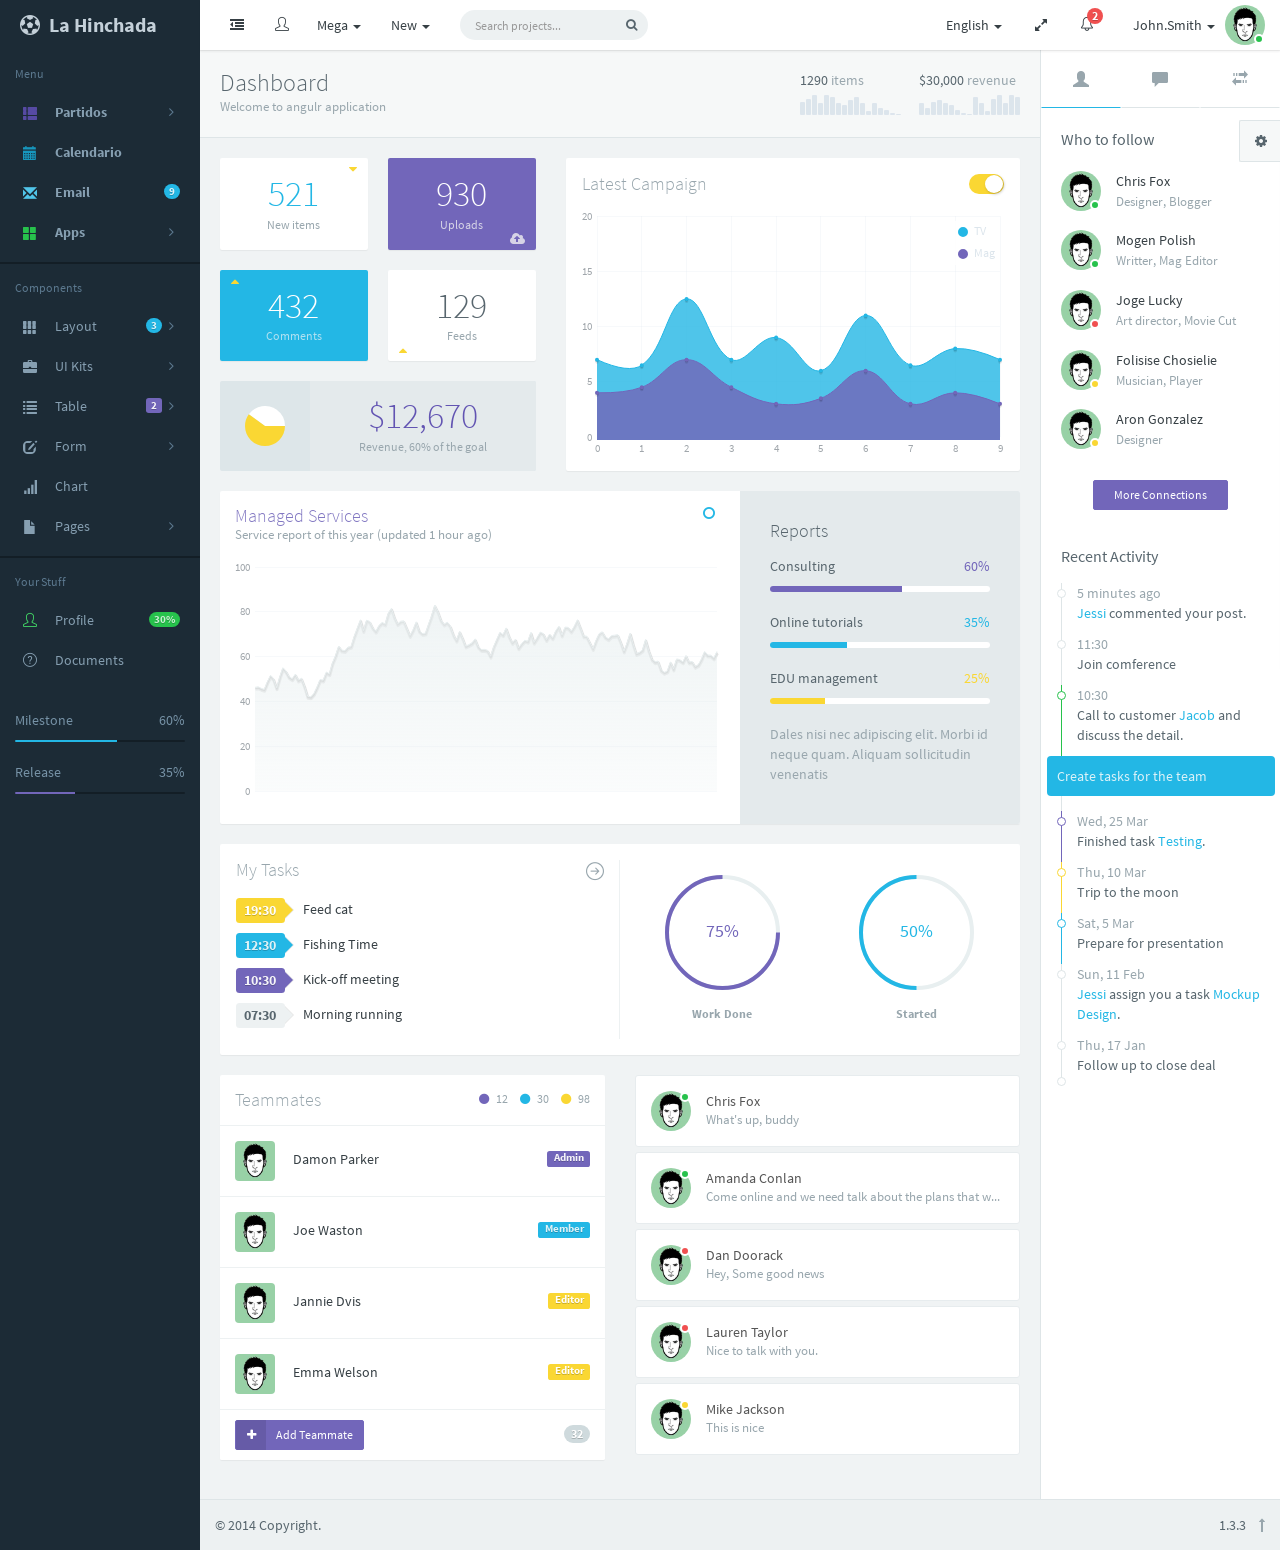
==== commit 26a2c07f: "timeline" ====
--- a/index.html
+++ b/index.html
@@ -48,7 +48,7 @@
   <script src="js/config.router.js"></script>
   <script src="js/main.js"></script>
   <script src="js/services/ui-load.js"></script>
-  <script src="js/services/comentarioService.js"></script>
+  <script src="js/services/PartidosService.js"></script>
   <script src="js/filters/fromNow.js"></script>
   <script src="js/directives/setnganimate.js"></script>
   <script src="js/directives/ui-butterbar.js"></script>
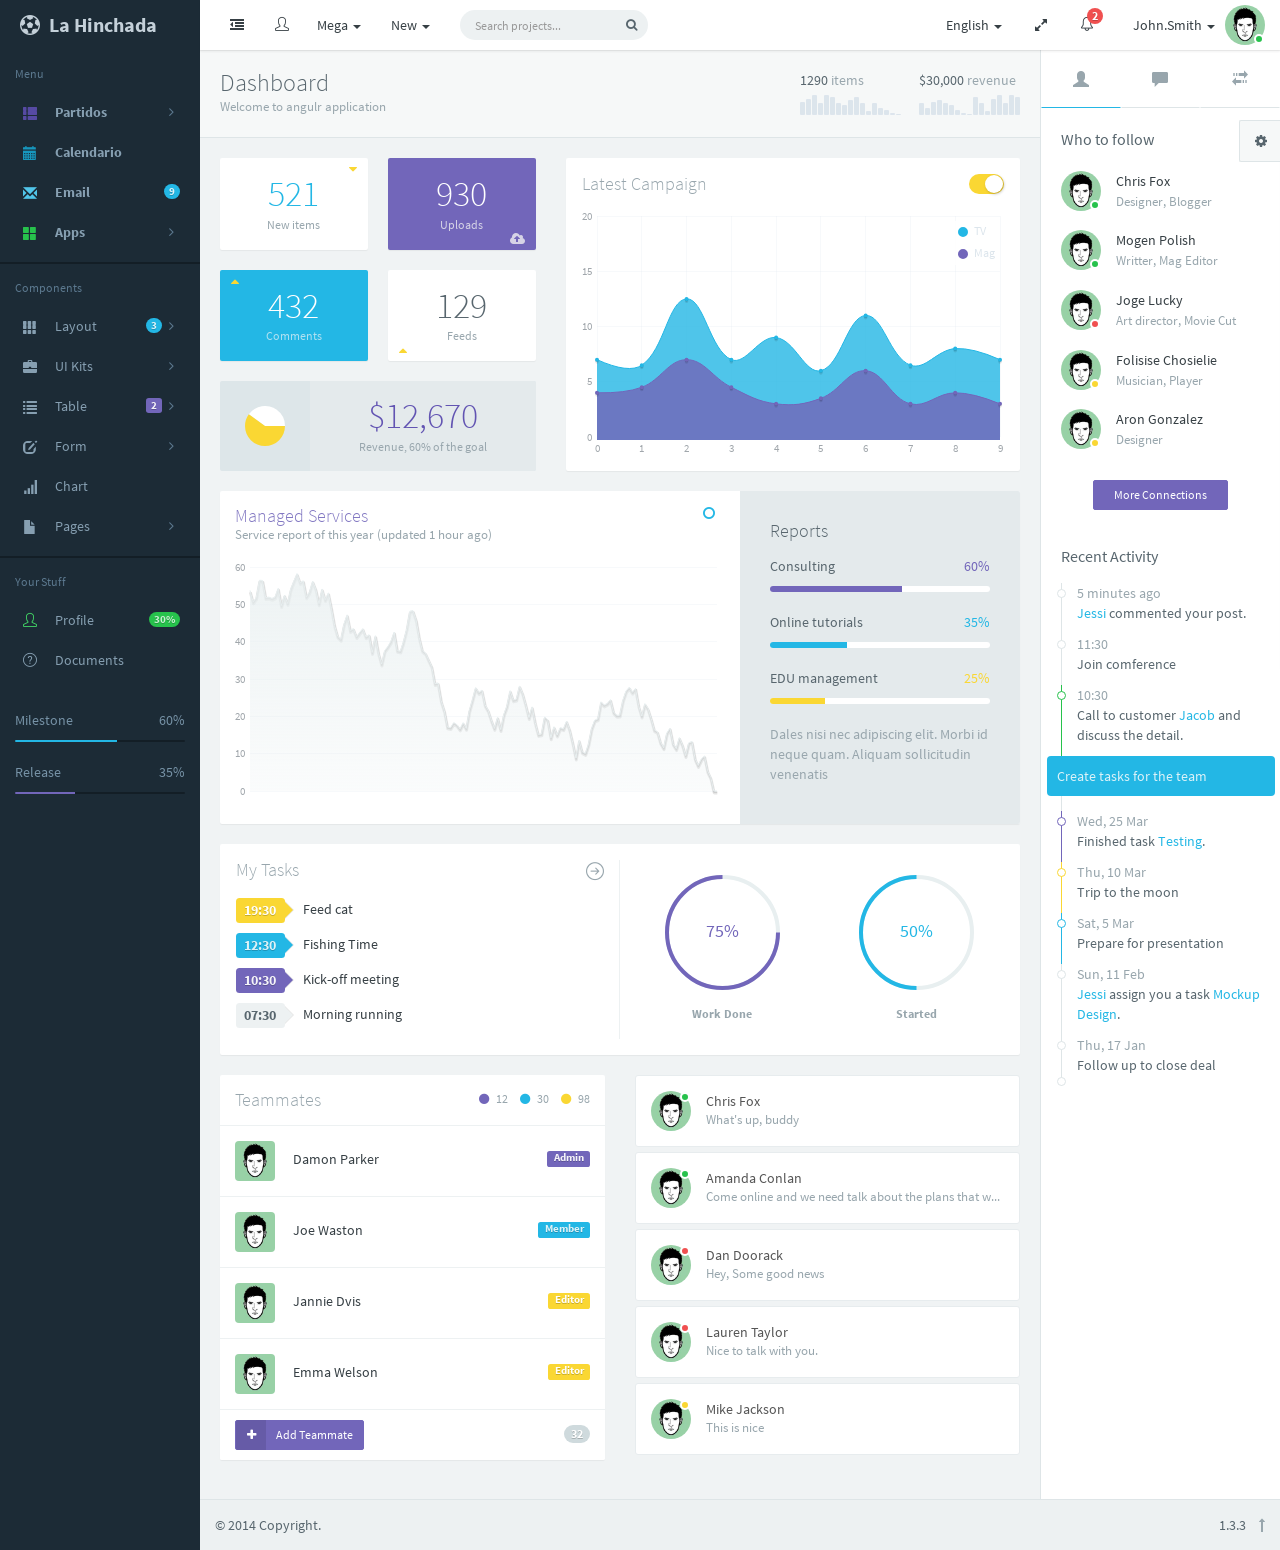
==== commit ef627254: "fix firefox login" ====
--- a/index.html
+++ b/index.html
@@ -27,6 +27,7 @@
   <script src="vendor/angular/angular-resource/angular-resource.js"></script>
   <script src="vendor/angular/angular-sanitize/angular-sanitize.js"></script>
   <script src="vendor/angular/angular-touch/angular-touch.js"></script>
+  <script src="vendor/angular/angular-satellizer/satellizer.js"></script>
 <!-- Vendor -->
   <script src="vendor/angular/angular-ui-router/angular-ui-router.js"></script> 
   <script src="vendor/angular/ngstorage/ngStorage.js"></script>
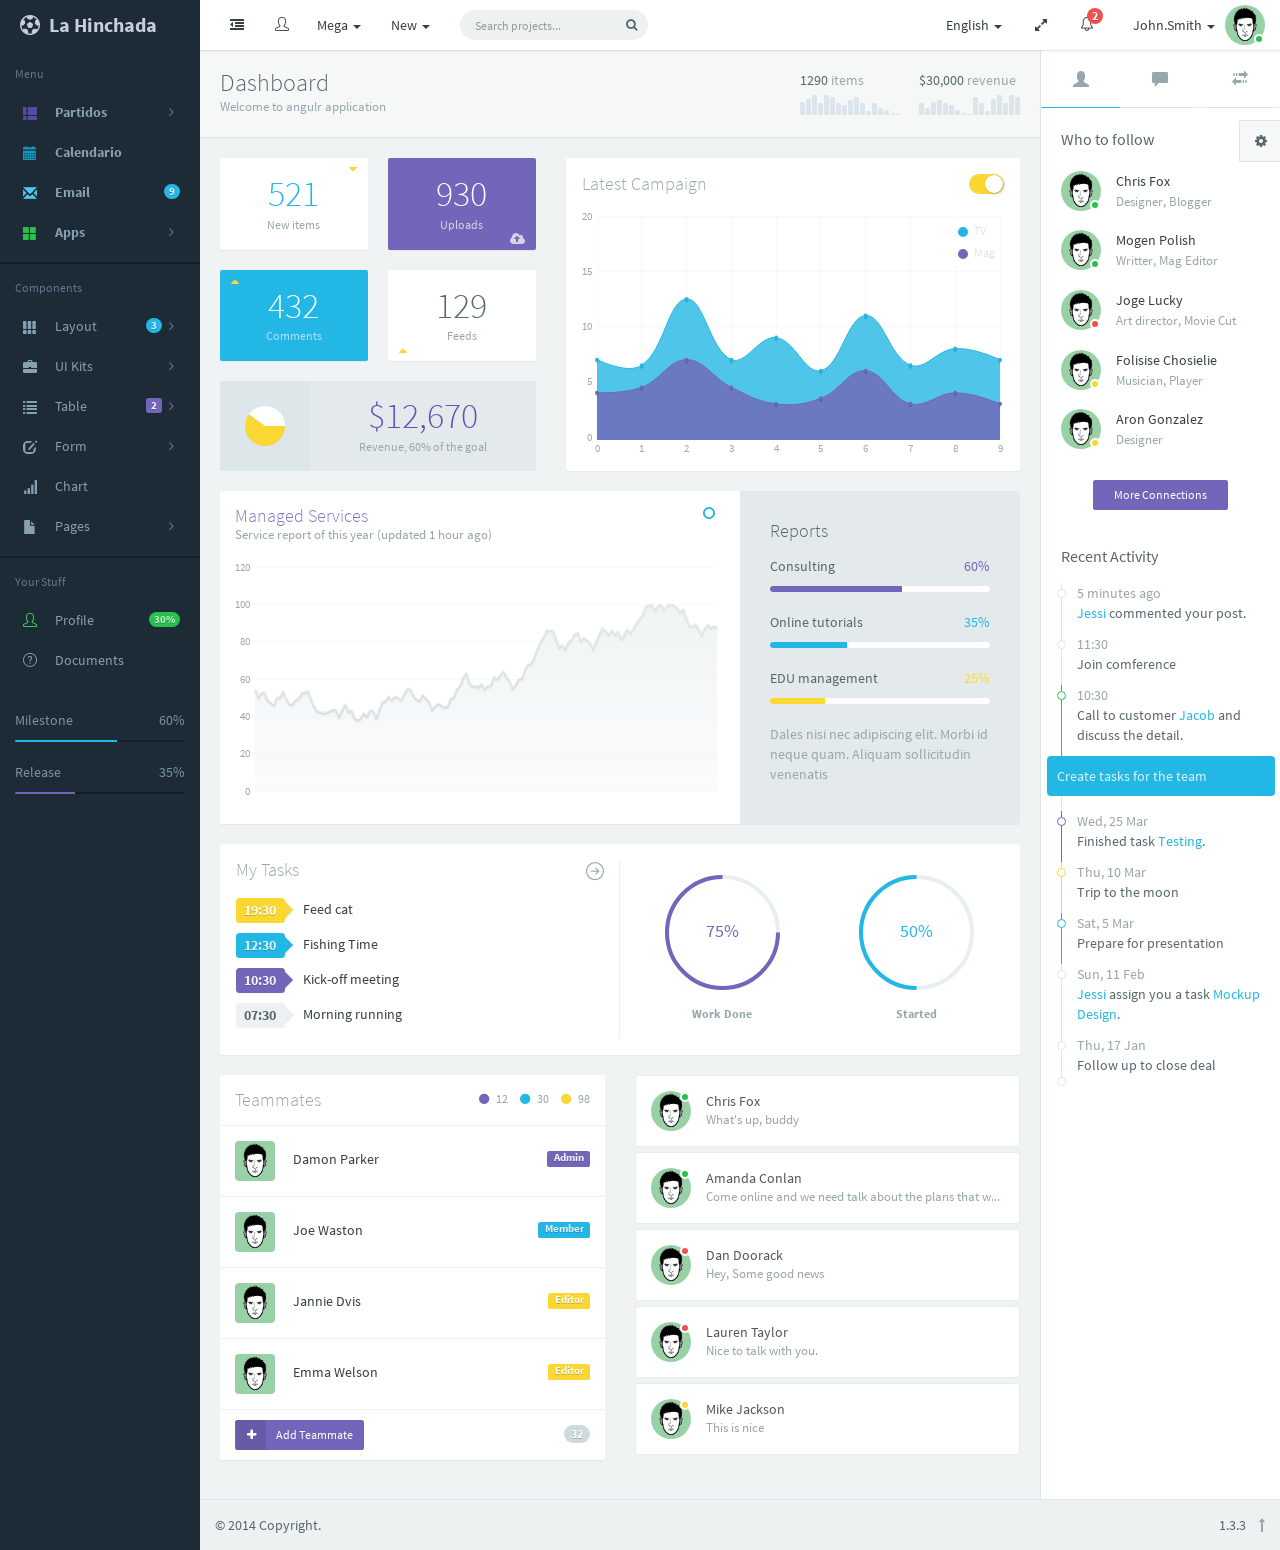
==== commit 50214520: "cambios_partido and nuevo css" ====
--- a/index.html
+++ b/index.html
@@ -11,6 +11,7 @@
   <link rel="stylesheet" href="css/simple-line-icons.css" type="text/css" />
   <link rel="stylesheet" href="css/font.css" type="text/css" />
   <link rel="stylesheet" href="css/app.css" type="text/css" />
+  <link rel="stylesheet" href="css/custom.css" type="text/css" />
 </head>
 <body ng-controller="AppCtrl">
   <div class="app" id="app" ng-class="{'app-header-fixed':app.settings.headerFixed, 'app-aside-fixed':app.settings.asideFixed, 'app-aside-folded':app.settings.asideFolded, 'app-aside-dock':app.settings.asideDock, 'container':app.settings.container}" ui-view></div>
--- a/css/custom.css
+++ b/css/custom.css
@@ -0,0 +1,39 @@
+/* Lineas Comentarios partidos*/
+.b-falta {
+    border-color: #ff7200;
+}
+.b-falta .arrow.left:after
+{
+	border-right-color:  #ff7200;
+}
+.b-falta .m-b-sm
+{
+	color:#ff7200;
+
+}
+.b-fuera {
+    border-color: #792870;
+}
+.b-tiro {
+    border-color: #009968;
+}
+.b-gol {
+    border-color: #2f6206;
+}
+
+.b-medio {
+    border-color: #144168;
+}
+.b-extra {
+    border-color: #8b7026;
+}
+.b-final {
+    border-color: #734343;
+}
+.b-amarilla {
+    border-color: #f0cb00;
+}
+.b-roja {
+    border-color: #b20000;
+}
+
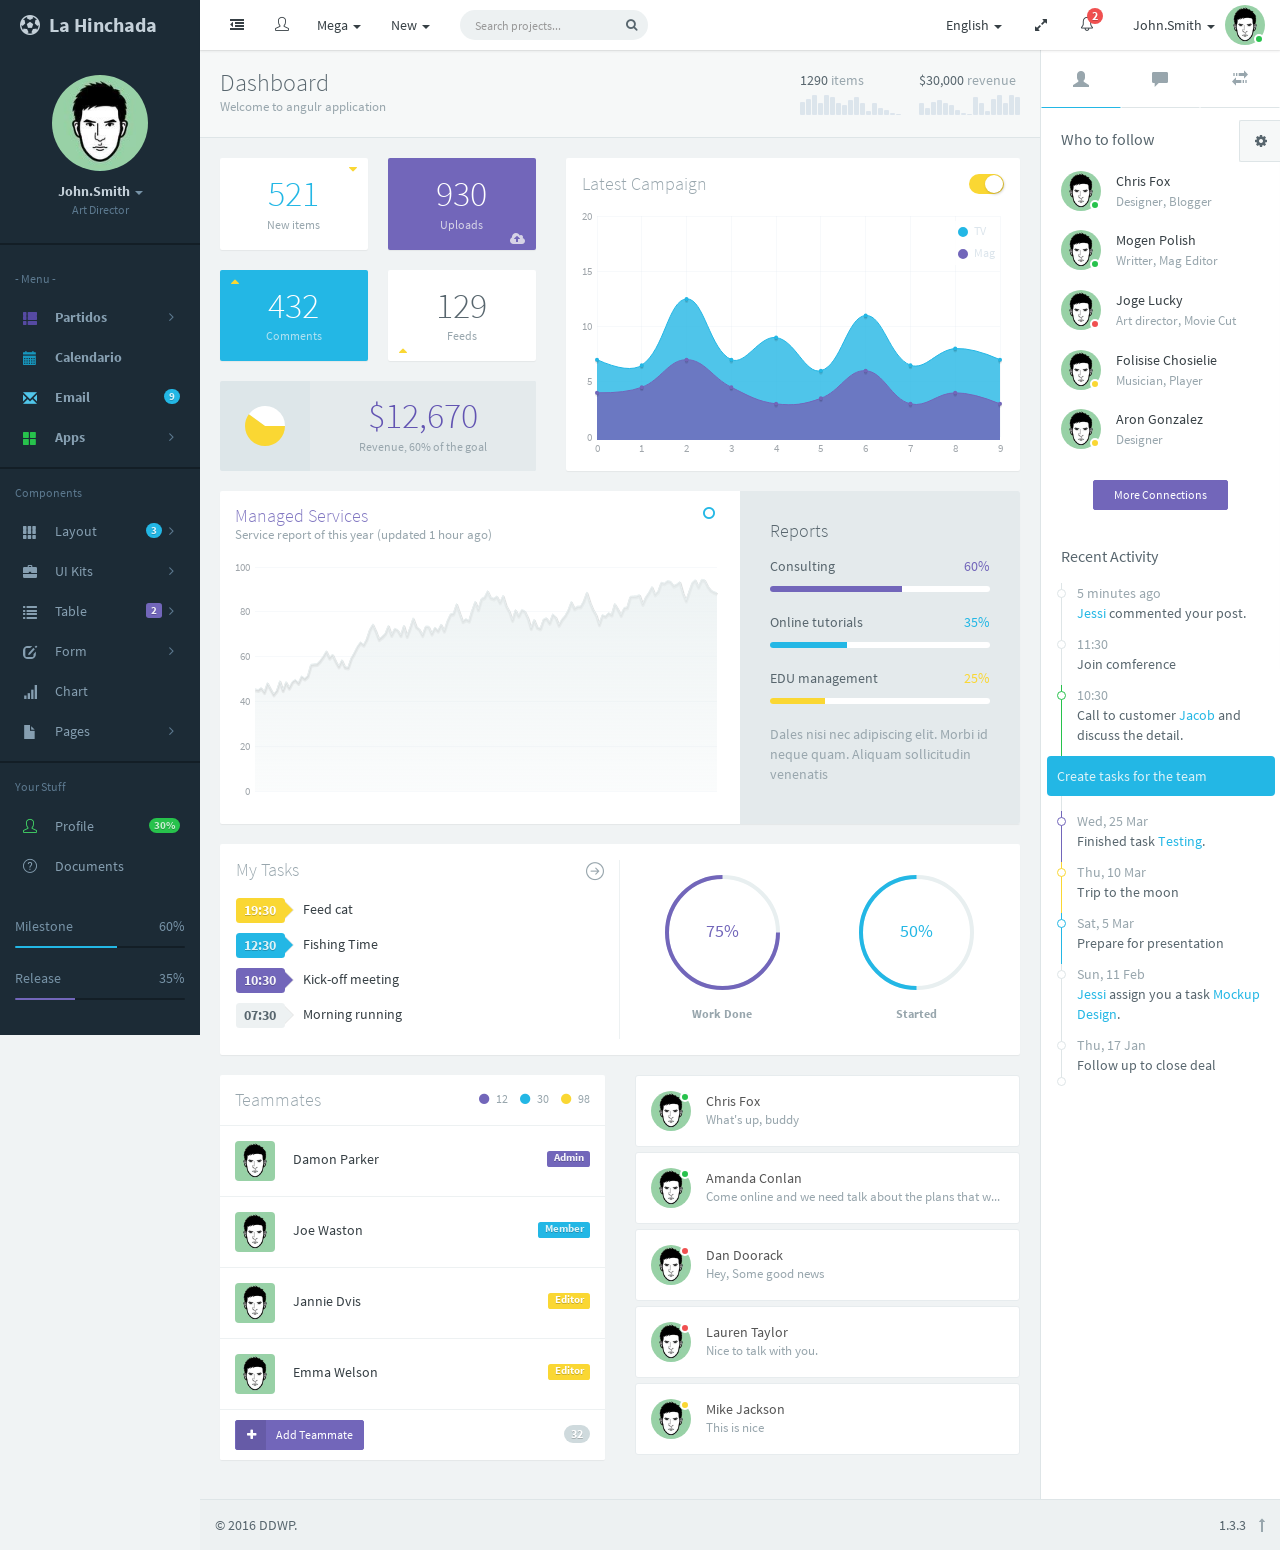
==== commit 599f609d: "providers" ====
--- a/index.html
+++ b/index.html
@@ -51,6 +51,7 @@
   <script src="js/main.js"></script>
   <script src="js/services/ui-load.js"></script>
   <script src="js/services/PartidosService.js"></script>
+   <script src="js/services/SignService.js"></script>
   <script src="js/filters/fromNow.js"></script>
   <script src="js/directives/setnganimate.js"></script>
   <script src="js/directives/ui-butterbar.js"></script>
--- a/css/custom.css
+++ b/css/custom.css
@@ -1,39 +1,178 @@
 /* Lineas Comentarios partidos*/
+.tl-content.panel.padder.b-a.w-md.w-auto-xs
+{
+	padding-top: 0px;
+}
+.title_msn
+{
+    display: block;
+    margin: 0 -15px;
+}
+.title_msn span
+{
+	color:#fff;
+    margin: 0 0 0 15px;
+    display:table;
+    padding: 10px;
+    font-weight: bolder;
+}
+
 .b-falta {
     border-color: #ff7200;
+}
+.b-falta .title_msn
+{
+	background: #ff7200
 }
 .b-falta .arrow.left:after
 {
 	border-right-color:  #ff7200;
 }
-.b-falta .m-b-sm
+.b-falta .arrow.right:after
 {
-	color:#ff7200;
-
+	border-left-color:  #ff7200;
 }
 .b-fuera {
     border-color: #792870;
 }
+.b-fuera .arrow.left:after
+{
+	border-right-color:  #792870;
+}
+.b-fuera .arrow.right:after
+{
+	border-left-color:  #792870;
+}
+.b-fuera .title_msn
+{
+	background: #792870;
+}
 .b-tiro {
     border-color: #009968;
+}
+.b-tiro .arrow.left:after
+{
+	border-right-color:  #009968;
+}
+.b-tiro .arrow.right:after
+{
+	border-left-color:  #009968;
+}
+.b-tiro .title_msn
+{
+	background: #009968;
 }
 .b-gol {
     border-color: #2f6206;
 }
-
+.b-gol .arrow.left:after
+{
+	border-right-color:  #2f6206;
+}
+.b-gol .arrow.right:after
+{
+	border-left-color:  #2f6206;
+}
+.b-gol .title_msn
+{
+	background: #2f6206;
+}
 .b-medio {
     border-color: #144168;
+}
+.b-medio .arrow.left:after
+{
+	border-right-color:  #144168;
+}
+.b-medio .arrow.right:after
+{
+	border-left-color:  #144168;
+}
+.b-medio .title_msn
+{
+	background: #144168;
 }
 .b-extra {
     border-color: #8b7026;
 }
+.b-extra .arrow.left:after
+{
+	border-right-color:  #8b7026;
+}
+.b-extra .arrow.right:after
+{
+	border-left-color:  #8b7026;
+}
+.b-extra .title_msn
+{
+	background: #8b7026;
+}
 .b-final {
     border-color: #734343;
+}
+.b-final .arrow.left:after
+{
+	border-right-color:  #734343;
+}
+.b-final .arrow.right:after
+{
+	border-left-color:  #734343;
+}
+.b-final .title_msn
+{
+	background: #734343;
 }
 .b-amarilla {
     border-color: #f0cb00;
 }
+.b-amarilla .arrow.left:after
+{
+	border-right-color:  #f0cb00;
+}
+.b-amarilla .arrow.right:after
+{
+	border-left-color:  #f0cb00;
+}
+.b-amarilla .title_msn
+{
+	background: #f0cb00;
+}
 .b-roja {
     border-color: #b20000;
 }
+.b-roja .arrow.left:after
+{
+	border-right-color:  #b20000;
+}
+.b-roja .arrow.right:after
+{
+	border-left-color:  #b20000;
+}
+.b-roja .title_msn
+{
+	background: #b20000;
+}
 
+/*Menu aplicación web*/
+.menu_fijo
+{
+	position: fixed;
+}
+.menu_lateral
+{
+
+}
+/*minuto listado equipos*/
+.nombre_equipos_minuto
+{
+
+    padding-right: 40px;
+
+}
+.nombre_equipos_minuto:last-child
+{
+
+    padding-right: 0px;
+
+}
+
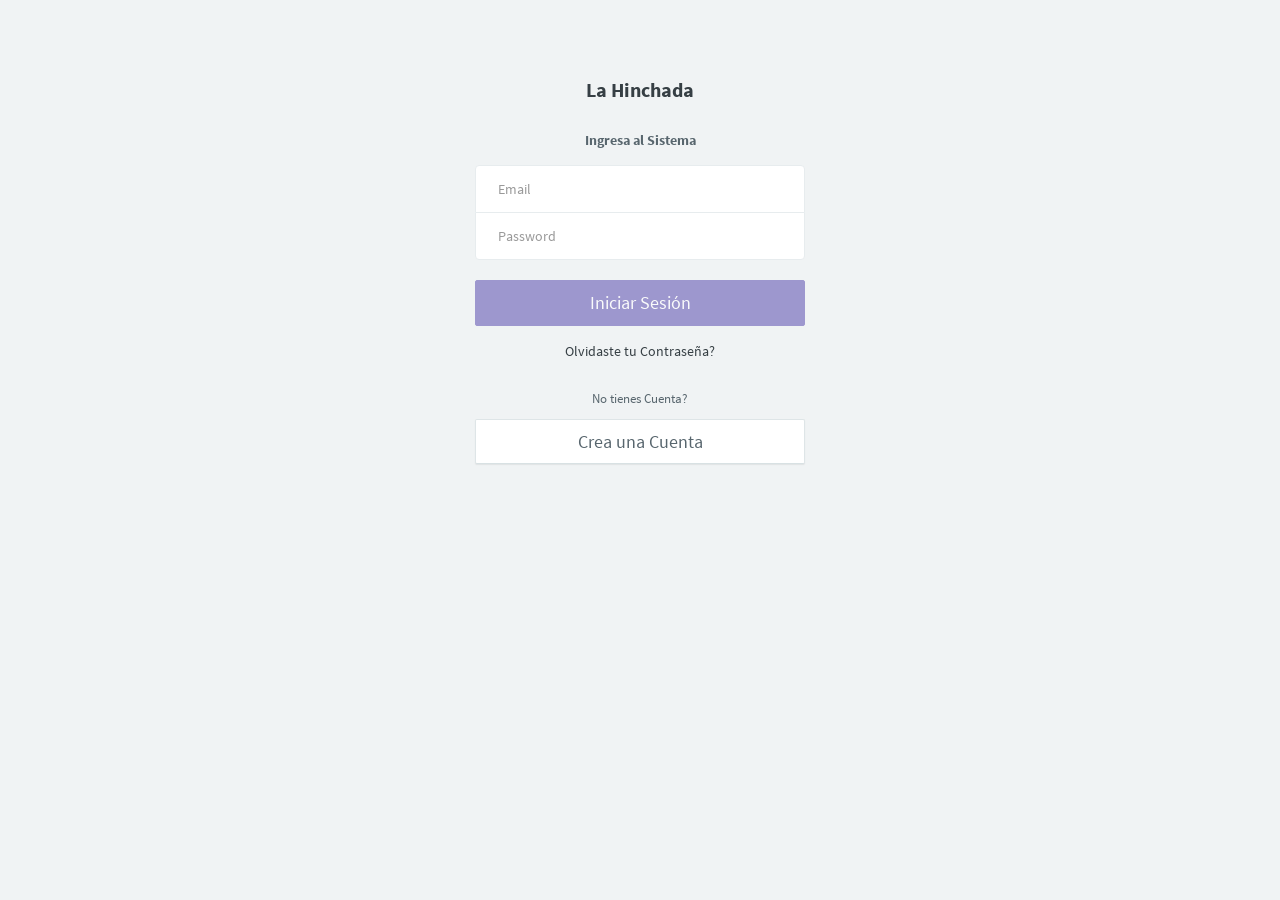
==== commit 528ad0d2: "datepicker" ====
--- a/index.html
+++ b/index.html
@@ -22,7 +22,7 @@
 
   <!-- Angular -->
   <script src="vendor/angular/angular.js"></script>
-  
+  <script src="vendor/angular/angular-locale_es-ec.js"></script>
   <script src="vendor/angular/angular-animate/angular-animate.js"></script>
   <script src="vendor/angular/angular-cookies/angular-cookies.js"></script>
   <script src="vendor/angular/angular-resource/angular-resource.js"></script>
--- a/css/custom.css
+++ b/css/custom.css
@@ -1,4 +1,53 @@
+/*logos comentarios*/
+.logos_miniatura {
+    width: 32px;
+}
+.separador_partido{
+	position: relative;
+	top:0;
+	left: 50%;
+	margin-left: -15px;
+}
+.juego_balon {
+    height: 100% !important;
+    margin: 0 auto 0 -19px !important;
+    min-height: 100%;
+    padding-bottom: 8px;
+    padding-top: 5px;
+}
+.nombre_equipo{
+
+}
+
+
+/*header*/
+.header-logo
+{
+	background-color: #fff;
+}
+.nombre_app
+{
+	color:#bc000a ;
+}
+/*Footer app*/
+.app-footer{
+	position: fixed;
+	background-color: #000 !important;
+	color:#fff;
+}
+.foot-logo
+{
+	margin-top: -10px;
+	margin-bottom: -10px;
+}
+.copy {
+    font-size: 16px;
+    margin-top: -1px;
+    position: relative;
+    top: 8px;
+}
 /* Lineas Comentarios partidos*/
+
 .tl-content.panel.padder.b-a.w-md.w-auto-xs
 {
 	padding-top: 0px;
@@ -163,11 +212,10 @@
 
 }
 /*minuto listado equipos*/
-.nombre_equipos_minuto
-{
-
-    padding-right: 40px;
-
+.nombre_equipos_minuto {
+    left: -15px;
+    padding-right: 79px;
+    position: relative;
 }
 .nombre_equipos_minuto:last-child
 {
